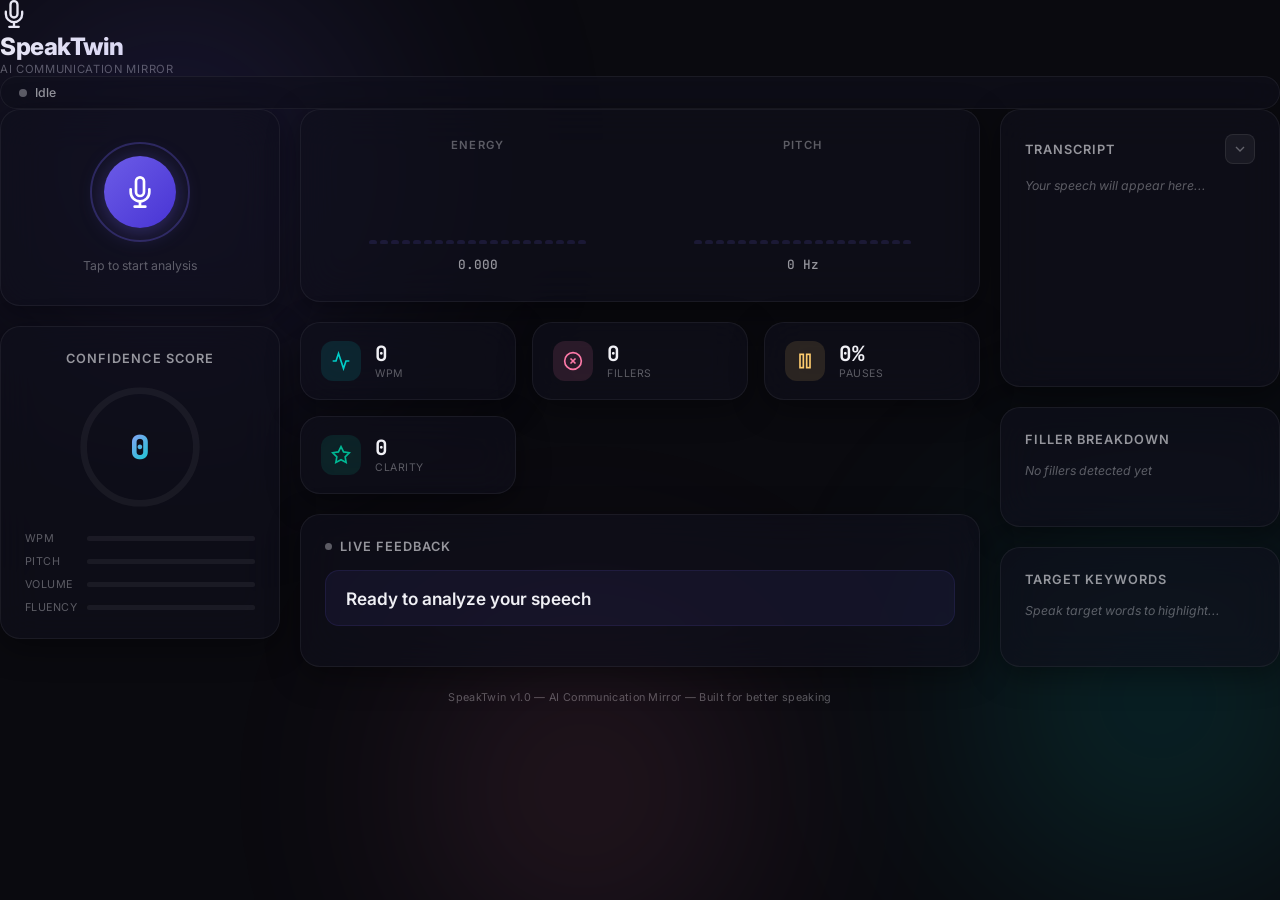
==== frontend/index.html @ 43b77635 "STT Feature Optimization: Keywords, Clarity, and Live Highlighting" ====
<!DOCTYPE html>
<html lang="en">
<head>
    <meta charset="UTF-8">
    <meta name="viewport" content="width=device-width, initial-scale=1.0">
    <meta name="description" content="SpeakTwin – AI Communication Mirror. Get real-time feedback on your speaking skills with AI-powered voice analysis.">
    <title>SpeakTwin – AI Communication Mirror</title>
    <link rel="preconnect" href="https://fonts.googleapis.com">
    <link rel="preconnect" href="https://fonts.gstatic.com" crossorigin>
    <link href="https://fonts.googleapis.com/css2?family=Inter:wght@300;400;500;600;700;800&family=JetBrains+Mono:wght@400;500&display=swap" rel="stylesheet">
    <link rel="stylesheet" href="style.css?v=3">
</head>
<body>

    <!-- Animated background -->
    <div class="bg-aurora">
        <div class="aurora-orb aurora-orb-1"></div>
        <div class="aurora-orb aurora-orb-2"></div>
        <div class="aurora-orb aurora-orb-3"></div>
    </div>

    <div class="app-container">

        <!-- Header -->
        <header class="app-header">
            <div class="logo-group">
                <div class="logo-icon" id="logo-pulse">
                    <svg width="28" height="28" viewBox="0 0 24 24" fill="none" stroke="currentColor" stroke-width="2" stroke-linecap="round" stroke-linejoin="round">
                        <path d="M12 1a3 3 0 0 0-3 3v8a3 3 0 0 0 6 0V4a3 3 0 0 0-3-3z"/>
                        <path d="M19 10v2a7 7 0 0 1-14 0v-2"/>
                        <line x1="12" y1="19" x2="12" y2="23"/>
                        <line x1="8" y1="23" x2="16" y2="23"/>
                    </svg>
                </div>
                <div>
                    <h1 class="logo-text">SpeakTwin</h1>
                    <p class="logo-tagline">AI Communication Mirror</p>
                </div>
            </div>
            <div class="status-badge" id="status-badge">
                <span class="status-dot" id="status-dot"></span>
                <span class="status-text" id="status-text">Idle</span>
            </div>
        </header>

        <!-- Main Grid -->
        <main class="main-grid">

            <!-- Left Column: Controls + Confidence -->
            <section class="col-left">

                <!-- Control Card -->
                <div class="glass-card control-card">
                    <button id="mic-btn" class="mic-button" aria-label="Toggle Microphone">
                        <div class="mic-button-ring"></div>
                        <div class="mic-button-inner">
                            <svg class="mic-icon" id="mic-icon-svg" width="32" height="32" viewBox="0 0 24 24" fill="none" stroke="currentColor" stroke-width="2" stroke-linecap="round" stroke-linejoin="round">
                                <path d="M12 1a3 3 0 0 0-3 3v8a3 3 0 0 0 6 0V4a3 3 0 0 0-3-3z"/>
                                <path d="M19 10v2a7 7 0 0 1-14 0v-2"/>
                                <line x1="12" y1="19" x2="12" y2="23"/>
                                <line x1="8" y1="23" x2="16" y2="23"/>
                            </svg>
                        </div>
                    </button>
                    <p class="control-label" id="control-label">Tap to start analysis</p>
                </div>

                <!-- Confidence Score -->
                <div class="glass-card confidence-card">
                    <h2 class="card-title">Confidence Score</h2>
                    <div class="score-ring-wrapper">
                        <svg class="score-ring" viewBox="0 0 120 120">
                            <circle class="score-ring-bg" cx="60" cy="60" r="52"/>
                            <circle class="score-ring-fill" id="score-ring-fill" cx="60" cy="60" r="52"/>
                        </svg>
                        <div class="score-value" id="score-value">0</div>
                    </div>
                    <div class="score-breakdown" id="score-breakdown">
                        <div class="breakdown-item">
                            <span class="breakdown-label">WPM</span>
                            <div class="breakdown-bar"><div class="breakdown-fill" id="bd-wpm"></div></div>
                        </div>
                        <div class="breakdown-item">
                            <span class="breakdown-label">Pitch</span>
                            <div class="breakdown-bar"><div class="breakdown-fill" id="bd-pitch"></div></div>
                        </div>
                        <div class="breakdown-item">
                            <span class="breakdown-label">Volume</span>
                            <div class="breakdown-bar"><div class="breakdown-fill" id="bd-energy"></div></div>
                        </div>
                        <div class="breakdown-item">
                            <span class="breakdown-label">Fluency</span>
                            <div class="breakdown-bar"><div class="breakdown-fill" id="bd-filler"></div></div>
                        </div>
                    </div>
                </div>
            </section>

            <!-- Center Column: Visualizers & Feedback -->
            <section class="col-center">

                <!-- Meters -->
                <div class="glass-card meters-card">
                    <div class="meters-grid">
                        
                        <!-- Energy Meter -->
                        <div class="meter-block">
                            <h3 class="meter-title">Energy</h3>
                            <div class="meter-visual">
                                <div class="meter-bars" id="energy-bars">
                                    <span></span><span></span><span></span><span></span><span></span>
                                    <span></span><span></span><span></span><span></span><span></span>
                                    <span></span><span></span><span></span><span></span><span></span>
                                    <span></span><span></span><span></span><span></span><span></span>
                                </div>
                            </div>
                            <p class="meter-value" id="energy-value">0.000</p>
                        </div>

                        <!-- Pitch Meter -->
                        <div class="meter-block">
                            <h3 class="meter-title">Pitch</h3>
                            <div class="meter-visual">
                                <div class="meter-bars pitch-bars" id="pitch-bars">
                                    <span></span><span></span><span></span><span></span><span></span>
                                    <span></span><span></span><span></span><span></span><span></span>
                                    <span></span><span></span><span></span><span></span><span></span>
                                    <span></span><span></span><span></span><span></span><span></span>
                                </div>
                            </div>
                            <p class="meter-value" id="pitch-value">0 Hz</p>
                        </div>
                    </div>
                </div>

                <!-- Stats Row -->
                <div class="stats-row">
                    <div class="glass-card stat-card">
                        <div class="stat-icon wpm-icon">
                            <svg width="20" height="20" viewBox="0 0 24 24" fill="none" stroke="currentColor" stroke-width="2"><polyline points="22 12 18 12 15 21 9 3 6 12 2 12"/></svg>
                        </div>
                        <div>
                            <p class="stat-value" id="wpm-value">0</p>
                            <p class="stat-label">WPM</p>
                        </div>
                    </div>
                    <div class="glass-card stat-card">
                        <div class="stat-icon filler-icon">
                            <svg width="20" height="20" viewBox="0 0 24 24" fill="none" stroke="currentColor" stroke-width="2"><circle cx="12" cy="12" r="10"/><line x1="15" y1="9" x2="9" y2="15"/><line x1="9" y1="9" x2="15" y2="15"/></svg>
                        </div>
                        <div>
                            <p class="stat-value" id="filler-value">0</p>
                            <p class="stat-label">Fillers</p>
                        </div>
                    </div>
                    <div class="glass-card stat-card">
                        <div class="stat-icon pause-icon">
                            <svg width="20" height="20" viewBox="0 0 24 24" fill="none" stroke="currentColor" stroke-width="2"><rect x="6" y="4" width="4" height="16"/><rect x="14" y="4" width="4" height="16"/></svg>
                        </div>
                        <div>
                            <p class="stat-value" id="pause-value">0%</p>
                            <p class="stat-label">Pauses</p>
                        </div>
                    </div>
                    <div class="glass-card stat-card">
                        <div class="stat-icon clarity-icon">
                            <svg width="20" height="20" viewBox="0 0 24 24" fill="none" stroke="currentColor" stroke-width="2"><path d="M12 2l3.09 6.26L22 9.27l-5 4.87 1.18 6.88L12 17.77l-6.18 3.25L7 14.14 2 9.27l6.91-1.01L12 2z"/></svg>
                        </div>
                        <div>
                            <p class="stat-value" id="clarity-value">0</p>
                            <p class="stat-label">Clarity</p>
                        </div>
                    </div>
                </div>

                <!-- Live Feedback -->
                <div class="glass-card feedback-card">
                    <h2 class="card-title">
                        <span class="live-dot" id="live-dot"></span>
                        Live Feedback
                    </h2>
                    <div class="feedback-primary" id="feedback-primary">
                        Ready to analyze your speech
                    </div>
                    <div class="feedback-list" id="feedback-list">
                        <!-- Feedback items injected by JS -->
                    </div>
                </div>

            </section>

            <!-- Right Column: Transcript -->
            <section class="col-right">
                <div class="glass-card transcript-card">
                    <div class="transcript-header">
                        <h2 class="card-title">Transcript</h2>
                        <button class="toggle-btn" id="transcript-toggle" aria-label="Toggle Transcript">
                            <svg width="16" height="16" viewBox="0 0 24 24" fill="none" stroke="currentColor" stroke-width="2"><polyline points="6 9 12 15 18 9"/></svg>
                        </button>
                    </div>
                    <div class="transcript-body" id="transcript-body">
                        <p class="transcript-placeholder" id="transcript-placeholder">
                            Your speech will appear here...
                        </p>
                        <div class="transcript-text" id="transcript-text"></div>
                    </div>
                </div>

                <!-- Filler Details -->
                <div class="glass-card filler-card">
                    <h2 class="card-title">Filler Breakdown</h2>
                    <div class="filler-details" id="filler-details">
                        <p class="transcript-placeholder">No fillers detected yet</p>
                    </div>
                </div>

                <!-- Keywords Hit -->
                <div class="glass-card keyword-card">
                    <h2 class="card-title">Target Keywords</h2>
                    <div class="keyword-pool" id="keyword-pool">
                        <p class="transcript-placeholder" id="keyword-placeholder">Speak target words to highlight...</p>
                        <!-- Injected span pills -->
                    </div>
                </div>
            </section>

        </main>

        <!-- Footer -->
        <footer class="app-footer">
            <p>SpeakTwin v1.0 &mdash; AI Communication Mirror &mdash; Built for better speaking</p>
        </footer>

    </div>

    <script src="app.js?v=3"></script>
</body>
</html>
---- frontend/style.css ----
/* ============================================================
   SpeakTwin – AI Communication Mirror
   Premium Dark Theme with Glassmorphism
   ============================================================ */

/* --------------- Reset & Variables --------------- */
*,
*::before,
*::after {
    margin: 0;
    padding: 0;
    box-sizing: border-box;
}

:root {
    /* Color Palette – Deep Space */
    --bg-primary: #0a0a0f;
    --bg-secondary: #0d0d14;
    --bg-card: rgba(16, 16, 28, 0.65);
    --bg-card-hover: rgba(22, 22, 40, 0.75);

    /* Glass */
    --glass-border: rgba(255, 255, 255, 0.06);
    --glass-shadow: 0 8px 32px rgba(0, 0, 0, 0.4);
    --glass-blur: 20px;

    /* Accent Colors */
    --accent-primary: #6c5ce7;
    --accent-secondary: #a29bfe;
    --accent-cyan: #00cec9;
    --accent-pink: #fd79a8;
    --accent-orange: #e17055;
    --accent-green: #00b894;
    --accent-yellow: #fdcb6e;

    /* Text */
    --text-primary: #f0f0f5;
    --text-secondary: rgba(240, 240, 245, 0.6);
    --text-muted: rgba(240, 240, 245, 0.35);

    /* Feedback Colours */
    --color-success: #00b894;
    --color-warning: #fdcb6e;
    --color-danger: #e17055;
    --color-info: #74b9ff;

    /* Sizing */
    --radius-sm: 8px;
    --radius-md: 14px;
    --radius-lg: 20px;
    --radius-xl: 28px;

    /* Font */
    --font-sans: 'Inter', -apple-system, BlinkMacSystemFont, sans-serif;
    --font-mono: 'JetBrains Mono', 'Fira Code', monospace;
}

html {
    font-size: 15px;
    scroll-behavior: smooth;
}

body {
    font-family: var(--font-sans);
    background: var(--bg-primary);
    color: var(--text-primary);
    min-height: 100vh;
    overflow-x: hidden;
    -webkit-font-smoothing: antialiased;
}

/* --------------- Aurora Background --------------- */
.bg-aurora {
    position: fixed;
    inset: 0;
    z-index: 0;
    overflow: hidden;
    pointer-events: none;
}

.aurora-orb {
    position: absolute;
    border-radius: 50%;
    filter: blur(120px);
    opacity: 0.25;
    animation: aurora-float 20s ease-in-out infinite;
}

.aurora-orb-1 {
    width: 600px;
    height: 600px;
    background: radial-gradient(circle, var(--accent-primary), transparent 70%);
    top: -15%;
    left: -10%;
    animation-delay: 0s;
}

.aurora-orb-2 {
    width: 500px;
    height: 500px;
    background: radial-gradient(circle, var(--accent-cyan), transparent 70%);
    top: 50%;
    right: -10%;
    animation-delay: -7s;
    animation-duration: 25s;
}

.aurora-orb-3 {
    width: 400px;
    height: 400px;
    background: radial-gradient(circle, var(--accent-pink), transparent 70%);
    bottom: -10%;
    left: 30%;
    animation-delay: -13s;
    animation-duration: 22s;
}

@keyframes aurora-float {
    0%, 100% { transform: translate(0, 0) scale(1); }
    25%      { transform: translate(40px, -30px) scale(1.05); }
    50%      { transform: translate(-20px, 20px) scale(0.95); }
    75%      { transform: translate(30px, 10px) scale(1.03); }
}

/* --------------- App Container --------------- */

.logo-icon.recording {
    animation: logo-pulse 1.5s ease-in-out infinite;
}

@keyframes logo-pulse {
    0%, 100% { box-shadow: 0 4px 20px rgba(108, 92, 231, 0.35); }
    50%      { box-shadow: 0 4px 35px rgba(108, 92, 231, 0.6), 0 0 60px rgba(0, 206, 201, 0.2); }
}

.logo-text {
    font-size: 1.6rem;
    font-weight: 800;
    letter-spacing: -0.02em;
    background: linear-gradient(135deg, var(--text-primary), var(--accent-secondary));
    -webkit-background-clip: text;
    -webkit-text-fill-color: transparent;
    background-clip: text;
}

.logo-tagline {
    font-size: 0.75rem;
    color: var(--text-muted);
    font-weight: 400;
    letter-spacing: 0.06em;
    text-transform: uppercase;
    margin-top: 1px;
}

/* Status Badge */
.status-badge {
    display: flex;
    align-items: center;
    gap: 8px;
    padding: 8px 18px;
    border-radius: 100px;
    background: var(--bg-card);
    border: 1px solid var(--glass-border);
    backdrop-filter: blur(var(--glass-blur));
    font-size: 0.82rem;
    font-weight: 500;
    color: var(--text-secondary);
    transition: all 0.4s ease;
}

.status-badge.recording {
    border-color: rgba(0, 206, 201, 0.3);
    box-shadow: 0 0 20px rgba(0, 206, 201, 0.1);
}

.status-dot {
    width: 8px;
    height: 8px;
    border-radius: 50%;
    background: var(--text-muted);
    transition: background 0.3s ease;
}

.status-dot.recording {
    background: var(--accent-green);
    animation: dot-blink 1.2s ease-in-out infinite;
}

@keyframes dot-blink {
    0%, 100% { opacity: 1; }
    50%      { opacity: 0.3; }
}

/* --------------- Glass Card Base --------------- */
.glass-card {
    background: var(--bg-card);
    border: 1px solid var(--glass-border);
    border-radius: var(--radius-lg);
    backdrop-filter: blur(var(--glass-blur));
    -webkit-backdrop-filter: blur(var(--glass-blur));
    box-shadow: var(--glass-shadow);
    padding: 24px;
    transition: all 0.3s ease;
}

.glass-card:hover {
    background: var(--bg-card-hover);
    border-color: rgba(255, 255, 255, 0.1);
}

.card-title {
    font-size: 0.85rem;
    font-weight: 600;
    color: var(--text-secondary);
    text-transform: uppercase;
    letter-spacing: 0.08em;
    margin-bottom: 16px;
    display: flex;
    align-items: center;
    gap: 8px;
}

/* --------------- Main Grid --------------- */
.main-grid {
    display: grid;
    grid-template-columns: 280px 1fr 280px;
    gap: 20px;
    flex: 1;
}

/* --------------- Left Column --------------- */
.col-left {
    display: flex;
    flex-direction: column;
    gap: 20px;
}

/* Mic Button */
.control-card {
    display: flex;
    flex-direction: column;
    align-items: center;
    padding: 32px 24px;
}

.mic-button {
    position: relative;
    width: 100px;
    height: 100px;
    border-radius: 50%;
    border: none;
    cursor: pointer;
    background: transparent;
    display: flex;
    align-items: center;
    justify-content: center;
    margin-bottom: 16px;
    outline: none;
}

.mic-button-ring {
    position: absolute;
    inset: 0;
    border-radius: 50%;
    border: 2px solid rgba(108, 92, 231, 0.3);
    transition: all 0.4s ease;
}

.mic-button:hover .mic-button-ring {
    border-color: rgba(108, 92, 231, 0.6);
    transform: scale(1.05);
}

.mic-button.recording .mic-button-ring {
    border-color: rgba(225, 112, 85, 0.5);
    animation: ring-pulse 2s ease-in-out infinite;
}

@keyframes ring-pulse {
    0%, 100% { transform: scale(1); opacity: 1; }
    50%      { transform: scale(1.15); opacity: 0.5; }
}

.mic-button-inner {
    width: 72px;
    height: 72px;
    border-radius: 50%;
    background: linear-gradient(135deg, var(--accent-primary), #4834d4);
    display: flex;
    align-items: center;
    justify-content: center;
    color: #fff;
    transition: all 0.3s ease;
    box-shadow: 0 4px 24px rgba(108, 92, 231, 0.4);
}

.mic-button:hover .mic-button-inner {
    transform: scale(1.05);
    box-shadow: 0 6px 30px rgba(108, 92, 231, 0.5);
}

.mic-button.recording .mic-button-inner {
    background: linear-gradient(135deg, var(--accent-orange), #d63031);
    box-shadow: 0 4px 24px rgba(225, 112, 85, 0.5);
}

.control-label {
    font-size: 0.82rem;
    color: var(--text-muted);
    text-align: center;
}

/* Confidence Score Ring */
.confidence-card {
    display: flex;
    flex-direction: column;
    align-items: center;
}

.score-ring-wrapper {
    position: relative;
    width: 130px;
    height: 130px;
    margin-bottom: 20px;
}

.score-ring {
    width: 100%;
    height: 100%;
    transform: rotate(-90deg);
}

.score-ring-bg {
    fill: none;
    stroke: rgba(255, 255, 255, 0.05);
    stroke-width: 6;
}

.score-ring-fill {
    fill: none;
    stroke: var(--accent-primary);
    stroke-width: 6;
    stroke-linecap: round;
    stroke-dasharray: 326.73;
    stroke-dashoffset: 326.73;
    transition: stroke-dashoffset 1s ease, stroke 0.5s ease;
}

.score-value {
    position: absolute;
    top: 50%;
    left: 50%;
    transform: translate(-50%, -50%);
    font-size: 2.2rem;
    font-weight: 800;
    font-family: var(--font-mono);
    background: linear-gradient(135deg, var(--accent-secondary), var(--accent-cyan));
    -webkit-background-clip: text;
    -webkit-text-fill-color: transparent;
    background-clip: text;
}

/* Breakdown Bars */
.score-breakdown {
    width: 100%;
    display: flex;
    flex-direction: column;
    gap: 10px;
}

.breakdown-item {
    display: flex;
    align-items: center;
    gap: 10px;
}

.breakdown-label {
    width: 52px;
    font-size: 0.72rem;
    color: var(--text-muted);
    text-transform: uppercase;
    letter-spacing: 0.04em;
    flex-shrink: 0;
}

.breakdown-bar {
    flex: 1;
    height: 5px;
    background: rgba(255, 255, 255, 0.06);
    border-radius: 10px;
    overflow: hidden;
}

.breakdown-fill {
    height: 100%;
    width: 0%;
    border-radius: 10px;
    transition: width 0.8s ease, background 0.5s ease;
    background: var(--accent-primary);
}

/* --------------- Center Column --------------- */
.col-center {
    display: flex;
    flex-direction: column;
    gap: 20px;
}

/* Meters */
.meters-card {
    padding: 28px;
}

.meters-grid {
    display: grid;
    grid-template-columns: 1fr 1fr;
    gap: 28px;
}

.meter-block {
    display: flex;
    flex-direction: column;
    align-items: center;
    gap: 12px;
}

.meter-title {
    font-size: 0.75rem;
    color: var(--text-muted);
    text-transform: uppercase;
    letter-spacing: 0.1em;
    font-weight: 600;
}

.meter-visual {
    width: 100%;
    height: 80px;
    display: flex;
    align-items: flex-end;
    justify-content: center;
}

.meter-bars {
    display: flex;
    align-items: flex-end;
    gap: 3px;
    height: 100%;
}

.meter-bars span {
    width: 8px;
    min-height: 4px;
    height: 4px;
    border-radius: 4px 4px 2px 2px;
    background: rgba(108, 92, 231, 0.15);
    transition: height 0.15s ease, background 0.3s ease;
}

.meter-bars span.active {
    background: var(--accent-primary);
    box-shadow: 0 0 8px rgba(108, 92, 231, 0.4);
}

.meter-bars span.high {
    background: var(--accent-orange);
    box-shadow: 0 0 8px rgba(225, 112, 85, 0.4);
}

.pitch-bars span.active {
    background: var(--accent-cyan);
    box-shadow: 0 0 8px rgba(0, 206, 201, 0.4);
}

.pitch-bars span.high {
    background: var(--accent-pink);
    box-shadow: 0 0 8px rgba(253, 121, 168, 0.4);
}

.meter-value {
    font-family: var(--font-mono);
    font-size: 0.85rem;
    color: var(--text-secondary);
    font-weight: 500;
}

/* Stats Row */
.stats-row {
    display: grid;
    grid-template-columns: 1fr 1fr 1fr;
    gap: 16px;
}

.stat-card {
    display: flex;
    align-items: center;
    gap: 14px;
    padding: 18px 20px;
}

.stat-icon {
    width: 40px;
    height: 40px;
    border-radius: 12px;
    display: flex;
    align-items: center;
    justify-content: center;
    flex-shrink: 0;
}

.wpm-icon {
    background: rgba(0, 206, 201, 0.12);
    color: var(--accent-cyan);
}

.filler-icon {
    background: rgba(253, 121, 168, 0.12);
    color: var(--accent-pink);
}

.pause-icon {
    background: rgba(253, 203, 110, 0.12);
    color: var(--accent-yellow);
}

.clarity-icon {
    background: rgba(0, 184, 148, 0.12);
    color: var(--accent-green);
}

.stat-value {
    font-size: 1.4rem;
    font-weight: 700;
    font-family: var(--font-mono);
    line-height: 1;
}

.stat-label {
    font-size: 0.7rem;
    color: var(--text-muted);
    text-transform: uppercase;
    letter-spacing: 0.05em;
    margin-top: 3px;
}

/* Feedback Card */
.feedback-card {
    flex: 1;
    display: flex;
    flex-direction: column;
}

.live-dot {
    width: 7px;
    height: 7px;
    border-radius: 50%;
    background: var(--text-muted);
    display: inline-block;
}

.live-dot.active {
    background: var(--accent-green);
    animation: dot-blink 1.2s ease-in-out infinite;
}

.feedback-primary {
    font-size: 1.15rem;
    font-weight: 600;
    color: var(--text-primary);
    padding: 16px 20px;
    background: rgba(108, 92, 231, 0.08);
    border: 1px solid rgba(108, 92, 231, 0.12);
    border-radius: var(--radius-md);
    margin-bottom: 16px;
    transition: all 0.4s ease;
    min-height: 56px;
    display: flex;
    align-items: center;
}

.feedback-primary.warning {
    background: rgba(253, 203, 110, 0.08);
    border-color: rgba(253, 203, 110, 0.15);
    color: var(--accent-yellow);
}

.feedback-primary.success {
    background: rgba(0, 184, 148, 0.08);
    border-color: rgba(0, 184, 148, 0.15);
    color: var(--accent-green);
}

.feedback-primary.danger {
    background: rgba(225, 112, 85, 0.08);
    border-color: rgba(225, 112, 85, 0.15);
    color: var(--accent-orange);
}

.feedback-list {
    display: flex;
    flex-direction: column;
    gap: 8px;
    overflow-y: auto;
    max-height: 260px;
    padding-right: 4px;
}

.feedback-item {
    display: flex;
    align-items: flex-start;
    gap: 10px;
    padding: 10px 14px;
    border-radius: var(--radius-sm);
    font-size: 0.82rem;
    line-height: 1.5;
    animation: fade-slide-in 0.3s ease;
}

.feedback-item.success {
    background: rgba(0, 184, 148, 0.06);
    color: var(--accent-green);
}

.feedback-item.warning {
    background: rgba(253, 203, 110, 0.06);
    color: var(--accent-yellow);
}

.feedback-item.info {
    background: rgba(116, 185, 255, 0.06);
    color: var(--color-info);
}

.feedback-badge {
    font-size: 0.65rem;
    text-transform: uppercase;
    letter-spacing: 0.06em;
    font-weight: 600;
    padding: 2px 8px;
    border-radius: 6px;
    white-space: nowrap;
    flex-shrink: 0;
    margin-top: 1px;
}

.feedback-item.success .feedback-badge { background: rgba(0, 184, 148, 0.15); }
.feedback-item.warning .feedback-badge { background: rgba(253, 203, 110, 0.15); }
.feedback-item.info .feedback-badge    { background: rgba(116, 185, 255, 0.15); }

@keyframes fade-slide-in {
    from { opacity: 0; transform: translateY(6px); }
    to   { opacity: 1; transform: translateY(0); }
}

/* --------------- Right Column --------------- */
.col-right {
    display: flex;
    flex-direction: column;
    gap: 20px;
}

/* Transcript */
.transcript-card {
    flex: 1;
    display: flex;
    flex-direction: column;
}

.transcript-header {
    display: flex;
    align-items: center;
    justify-content: space-between;
}

.transcript-header .card-title {
    margin-bottom: 0;
}

.toggle-btn {
    background: rgba(255, 255, 255, 0.05);
    border: 1px solid rgba(255, 255, 255, 0.08);
    border-radius: 8px;
    width: 30px;
    height: 30px;
    display: flex;
    align-items: center;
    justify-content: center;
    color: var(--text-muted);
    cursor: pointer;
    transition: all 0.2s ease;
}

.toggle-btn:hover {
    background: rgba(255, 255, 255, 0.1);
    color: var(--text-primary);
}

.toggle-btn.collapsed svg {
    transform: rotate(-90deg);
}

.transcript-body {
    margin-top: 14px;
    flex: 1;
    overflow-y: auto;
    max-height: 300px;
    transition: max-height 0.3s ease;
}

.transcript-body.collapsed {
    max-height: 0;
    overflow: hidden;
    margin-top: 0;
}

.transcript-placeholder {
    color: var(--text-muted);
    font-size: 0.82rem;
    font-style: italic;
}

.transcript-text {
    font-size: 0.88rem;
    line-height: 1.7;
    color: var(--text-secondary);
}

.transcript-text .new-segment {
    animation: fade-slide-in 0.3s ease;
    padding: 4px 0;
}

.transcript-text .filler-highlight {
    color: var(--accent-pink);
    font-weight: 600;
    background: rgba(253, 121, 168, 0.08);
    padding: 1px 4px;
    border-radius: 4px;
}

.transcript-text .keyword-highlight {
    color: var(--accent-green);
    font-weight: 600;
    background: rgba(0, 184, 148, 0.08);
    padding: 1px 4px;
    border-radius: 4px;
}

/* Filler Card */
.filler-card {
    min-height: 120px;
}

.filler-details {
    display: flex;
    flex-wrap: wrap;
    gap: 8px;
}

.filler-tag {
    display: inline-flex;
    align-items: center;
    gap: 6px;
    padding: 6px 12px;
    border-radius: 100px;
    background: rgba(253, 121, 168, 0.08);
    border: 1px solid rgba(253, 121, 168, 0.12);
    font-size: 0.78rem;
    color: var(--accent-pink);
    animation: fade-slide-in 0.3s ease;
}

.filler-tag-count {
    font-weight: 700;
    font-family: var(--font-mono);
    font-size: 0.85rem;
}

/* Keyword Card */
.keyword-card {
    min-height: 120px;
}

.keyword-pool {
    display: flex;
    flex-wrap: wrap;
    gap: 8px;
}

.keyword-pill {
    display: inline-flex;
    align-items: center;
    gap: 6px;
    padding: 6px 12px;
    border-radius: 100px;
    background: rgba(0, 184, 148, 0.08);
    border: 1px solid rgba(0, 184, 148, 0.15);
    font-size: 0.78rem;
    color: var(--accent-green);
    animation: fade-slide-in 0.3s ease;
}

.keyword-pill-count {
    font-weight: 700;
    font-family: var(--font-mono);
    font-size: 0.85rem;
}

/* --------------- Footer --------------- */
.app-footer {
    text-align: center;
    padding: 24px 0 8px;
    color: var(--text-muted);
    font-size: 0.72rem;
    letter-spacing: 0.03em;
}

/* --------------- Scrollbar --------------- */
::-webkit-scrollbar {
    width: 5px;
}

::-webkit-scrollbar-track {
    background: transparent;
}

::-webkit-scrollbar-thumb {
    background: rgba(255, 255, 255, 0.1);
    border-radius: 10px;
}

::-webkit-scrollbar-thumb:hover {
    background: rgba(255, 255, 255, 0.2);
}

/* --------------- Responsive --------------- */
@media (max-width: 1200px) {
    .main-grid {
        grid-template-columns: 260px 1fr 240px;
        gap: 16px;
    }
}

@media (max-width: 960px) {
    .main-grid {
        grid-template-columns: 1fr 1fr;
        grid-template-rows: auto;
    }
    .col-left {
        grid-column: 1 / -1;
        flex-direction: row;
    }
    .col-left .control-card {
        flex: 0 0 auto;
    }
    .col-left .confidence-card {
        flex: 1;
    }
    .col-right {
        grid-column: 1 / -1;
    }
}

@media (max-width: 640px) {
    html {
        font-size: 14px;
    }
    .main-grid {
        grid-template-columns: 1fr;
    }
    .col-left {
        flex-direction: column;
    }
    .stats-row {
        grid-template-columns: 1fr;
    }
    .meters-grid {
        grid-template-columns: 1fr;
    }
    .app-container {
        padding: 12px 14px 30px;
    }
    .mic-button {
        width: 88px;
        height: 88px;
    }
    .mic-button-inner {
        width: 62px;
        height: 62px;
    }
}

/* --------------- Utility Animations --------------- */
@keyframes shimmer {
    0%   { background-position: -200% 0; }
    100% { background-position: 200% 0; }
}

.loading-shimmer {
    background: linear-gradient(
        90deg,
        rgba(255,255,255,0.02) 25%,
        rgba(255,255,255,0.06) 50%,
        rgba(255,255,255,0.02) 75%
    );
    background-size: 200% 100%;
    animation: shimmer 2s infinite;
}
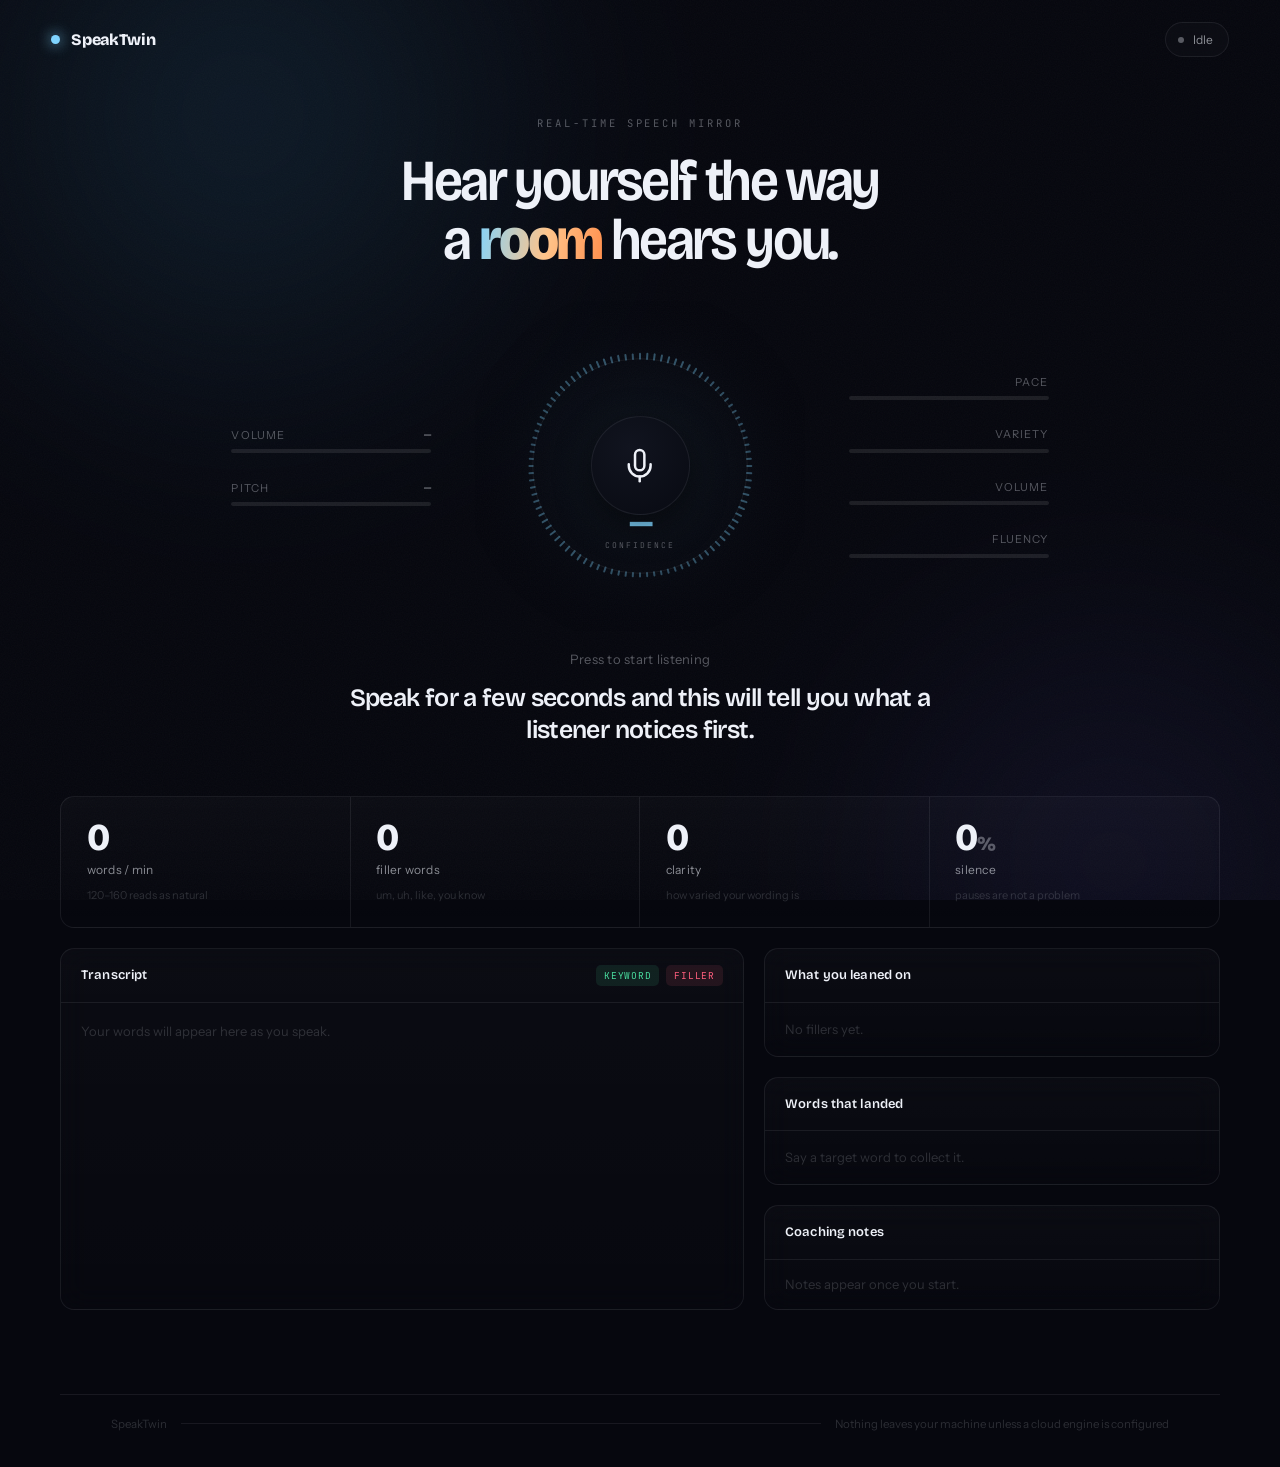
==== commit 8d5f3b6c: "speech version complete" ====
--- a/frontend/index.html
+++ b/frontend/index.html
@@ -1,238 +1,171 @@
 <!DOCTYPE html>
 <html lang="en">
 <head>
-    <meta charset="UTF-8">
-    <meta name="viewport" content="width=device-width, initial-scale=1.0">
-    <meta name="description" content="SpeakTwin – AI Communication Mirror. Get real-time feedback on your speaking skills with AI-powered voice analysis.">
-    <title>SpeakTwin – AI Communication Mirror</title>
-    <link rel="preconnect" href="https://fonts.googleapis.com">
-    <link rel="preconnect" href="https://fonts.gstatic.com" crossorigin>
-    <link href="https://fonts.googleapis.com/css2?family=Inter:wght@300;400;500;600;700;800&family=JetBrains+Mono:wght@400;500&display=swap" rel="stylesheet">
-    <link rel="stylesheet" href="style.css?v=3">
+<meta charset="UTF-8">
+<meta name="viewport" content="width=device-width, initial-scale=1">
+<meta name="description" content="SpeakTwin — hear yourself the way a room hears you. Real-time speech analysis and coaching.">
+<meta name="theme-color" content="#06070e">
+<title>SpeakTwin — Hear yourself the way a room hears you</title>
+<link rel="preconnect" href="https://fonts.googleapis.com">
+<link rel="preconnect" href="https://fonts.gstatic.com" crossorigin>
+<link href="https://fonts.googleapis.com/css2?family=Bricolage+Grotesque:opsz,wdth,wght@12..96,75..100,400;12..96,75..100,600;12..96,75..100,800&family=Instrument+Sans:wght@400;500;600&family=JetBrains+Mono:wght@400;500;700&display=swap" rel="stylesheet">
+<link rel="stylesheet" href="style.css?v=5">
 </head>
 <body>
 
-    <!-- Animated background -->
-    <div class="bg-aurora">
-        <div class="aurora-orb aurora-orb-1"></div>
-        <div class="aurora-orb aurora-orb-2"></div>
-        <div class="aurora-orb aurora-orb-3"></div>
+<!-- Ambient room light — two slow drifting pools, cold until you speak -->
+<div class="room" aria-hidden="true">
+  <span class="pool pool-a"></span>
+  <span class="pool pool-b"></span>
+  <span class="grain"></span>
+</div>
+
+<header class="masthead">
+  <div class="mark">
+    <span class="mark-dot" id="mark-dot"></span>
+    <span class="mark-name">SpeakTwin</span>
+  </div>
+  <div class="state" id="state">
+    <span class="state-led" id="state-led"></span>
+    <span class="state-text" id="state-text">Idle</span>
+  </div>
+</header>
+
+<main>
+
+  <!-- ══ The instrument ══ -->
+  <section class="stage">
+    <p class="eyebrow">Real-time speech mirror</p>
+    <h1 class="thesis">
+      <span class="line">Hear yourself the way</span>
+      <span class="line">a <em>room</em> hears you.</span>
+    </h1>
+
+    <div class="console">
+
+      <!-- Left rail: what your voice is doing right now -->
+      <aside class="rail" aria-label="Live voice meters">
+        <div class="fader" id="fader-energy">
+          <span class="fader-name">Volume</span>
+          <span class="fader-read" id="read-energy">—</span>
+          <span class="fader-track"><span class="fader-fill"></span></span>
+        </div>
+        <div class="fader" id="fader-pitch">
+          <span class="fader-name">Pitch</span>
+          <span class="fader-read" id="read-pitch">—</span>
+          <span class="fader-track"><span class="fader-fill"></span></span>
+        </div>
+      </aside>
+
+      <!-- Signature: the voiceprint is the button, the meter and the score -->
+      <div class="voiceprint">
+        <canvas id="voiceprint" width="520" height="520" aria-hidden="true"></canvas>
+        <button id="mic" class="mic" aria-label="Start listening">
+          <span class="mic-glyph" id="mic-glyph">
+            <svg viewBox="0 0 24 24" fill="none" stroke="currentColor" stroke-width="1.6"
+                 stroke-linecap="round" stroke-linejoin="round">
+              <path d="M12 2a3 3 0 0 0-3 3v7a3 3 0 0 0 6 0V5a3 3 0 0 0-3-3z"/>
+              <path d="M19 11v1a7 7 0 0 1-14 0v-1"/>
+              <line x1="12" y1="19" x2="12" y2="22"/>
+            </svg>
+          </span>
+        </button>
+        <div class="score" id="score" aria-live="polite">
+          <span class="score-num" id="score-num">—</span>
+          <span class="score-cap">confidence</span>
+        </div>
+      </div>
+
+      <!-- Right rail: what the score is made of -->
+      <aside class="rail rail-end" aria-label="Confidence breakdown">
+        <div class="part" data-part="wpm"><span>Pace</span><i><b id="bd-wpm"></b></i></div>
+        <div class="part" data-part="pitch"><span>Variety</span><i><b id="bd-pitch"></b></i></div>
+        <div class="part" data-part="energy"><span>Volume</span><i><b id="bd-energy"></b></i></div>
+        <div class="part" data-part="filler"><span>Fluency</span><i><b id="bd-filler"></b></i></div>
+      </aside>
     </div>
 
-    <div class="app-container">
+    <p class="prompt" id="prompt">Press to start listening</p>
 
-        <!-- Header -->
-        <header class="app-header">
-            <div class="logo-group">
-                <div class="logo-icon" id="logo-pulse">
-                    <svg width="28" height="28" viewBox="0 0 24 24" fill="none" stroke="currentColor" stroke-width="2" stroke-linecap="round" stroke-linejoin="round">
-                        <path d="M12 1a3 3 0 0 0-3 3v8a3 3 0 0 0 6 0V4a3 3 0 0 0-3-3z"/>
-                        <path d="M19 10v2a7 7 0 0 1-14 0v-2"/>
-                        <line x1="12" y1="19" x2="12" y2="23"/>
-                        <line x1="8" y1="23" x2="16" y2="23"/>
-                    </svg>
-                </div>
-                <div>
-                    <h1 class="logo-text">SpeakTwin</h1>
-                    <p class="logo-tagline">AI Communication Mirror</p>
-                </div>
-            </div>
-            <div class="status-badge" id="status-badge">
-                <span class="status-dot" id="status-dot"></span>
-                <span class="status-text" id="status-text">Idle</span>
-            </div>
+    <!-- The one thing the coach wants you to hear -->
+    <p class="insight" id="insight">Speak for a few seconds and this will tell you what a listener notices first.</p>
+  </section>
+
+  <!-- ══ Readouts ══ -->
+  <section class="readouts" aria-label="Session metrics">
+    <article class="cell" data-cell="wpm">
+      <span class="cell-val" id="val-wpm">0</span>
+      <span class="cell-cap">words / min</span>
+      <span class="cell-note" id="note-wpm">120–160 reads as natural</span>
+    </article>
+    <article class="cell" data-cell="filler">
+      <span class="cell-val" id="val-filler">0</span>
+      <span class="cell-cap">filler words</span>
+      <span class="cell-note" id="note-filler">um, uh, like, you know</span>
+    </article>
+    <article class="cell" data-cell="clarity">
+      <span class="cell-val" id="val-clarity">0</span>
+      <span class="cell-cap">clarity</span>
+      <span class="cell-note" id="note-clarity">how varied your wording is</span>
+    </article>
+    <article class="cell" data-cell="pause">
+      <span class="cell-val" id="val-pause">0<i>%</i></span>
+      <span class="cell-cap">silence</span>
+      <span class="cell-note" id="note-pause">pauses are not a problem</span>
+    </article>
+  </section>
+
+  <!-- ══ Words ══ -->
+  <section class="lower">
+
+    <article class="panel panel-wide">
+      <header class="panel-head">
+        <h2>Transcript</h2>
+        <span class="legend">
+          <span class="chip chip-key">keyword</span>
+          <span class="chip chip-fill">filler</span>
+        </span>
+      </header>
+      <div class="scroll" id="transcript-scroll">
+        <p class="empty" id="transcript-empty">Your words will appear here as you speak.</p>
+        <div id="transcript"></div>
+      </div>
+    </article>
+
+    <div class="stack">
+      <article class="panel">
+        <header class="panel-head"><h2>What you leaned on</h2></header>
+        <div class="tags" id="fillers"><p class="empty">No fillers yet.</p></div>
+      </article>
+
+      <article class="panel">
+        <header class="panel-head"><h2>Words that landed</h2></header>
+        <div class="tags" id="keywords"><p class="empty">Say a target word to collect it.</p></div>
+      </article>
+
+      <article class="panel panel-ai" id="ai" hidden>
+        <header class="panel-head">
+          <h2>Neural read</h2>
+          <span class="badge">models on</span>
         </header>
+        <div class="ai-rows" id="ai-rows"></div>
+      </article>
 
-        <!-- Main Grid -->
-        <main class="main-grid">
+      <article class="panel" id="notes-panel">
+        <header class="panel-head"><h2>Coaching notes</h2></header>
+        <div class="notes" id="notes"><p class="empty">Notes appear once you start.</p></div>
+      </article>
+    </div>
+  </section>
+</main>
 
-            <!-- Left Column: Controls + Confidence -->
-            <section class="col-left">
+<footer class="foot">
+  <span>SpeakTwin</span>
+  <span class="foot-sep"></span>
+  <span id="foot-engine">Nothing leaves your machine unless a cloud engine is configured</span>
+</footer>
 
-                <!-- Control Card -->
-                <div class="glass-card control-card">
-                    <button id="mic-btn" class="mic-button" aria-label="Toggle Microphone">
-                        <div class="mic-button-ring"></div>
-                        <div class="mic-button-inner">
-                            <svg class="mic-icon" id="mic-icon-svg" width="32" height="32" viewBox="0 0 24 24" fill="none" stroke="currentColor" stroke-width="2" stroke-linecap="round" stroke-linejoin="round">
-                                <path d="M12 1a3 3 0 0 0-3 3v8a3 3 0 0 0 6 0V4a3 3 0 0 0-3-3z"/>
-                                <path d="M19 10v2a7 7 0 0 1-14 0v-2"/>
-                                <line x1="12" y1="19" x2="12" y2="23"/>
-                                <line x1="8" y1="23" x2="16" y2="23"/>
-                            </svg>
-                        </div>
-                    </button>
-                    <p class="control-label" id="control-label">Tap to start analysis</p>
-                </div>
-
-                <!-- Confidence Score -->
-                <div class="glass-card confidence-card">
-                    <h2 class="card-title">Confidence Score</h2>
-                    <div class="score-ring-wrapper">
-                        <svg class="score-ring" viewBox="0 0 120 120">
-                            <circle class="score-ring-bg" cx="60" cy="60" r="52"/>
-                            <circle class="score-ring-fill" id="score-ring-fill" cx="60" cy="60" r="52"/>
-                        </svg>
-                        <div class="score-value" id="score-value">0</div>
-                    </div>
-                    <div class="score-breakdown" id="score-breakdown">
-                        <div class="breakdown-item">
-                            <span class="breakdown-label">WPM</span>
-                            <div class="breakdown-bar"><div class="breakdown-fill" id="bd-wpm"></div></div>
-                        </div>
-                        <div class="breakdown-item">
-                            <span class="breakdown-label">Pitch</span>
-                            <div class="breakdown-bar"><div class="breakdown-fill" id="bd-pitch"></div></div>
-                        </div>
-                        <div class="breakdown-item">
-                            <span class="breakdown-label">Volume</span>
-                            <div class="breakdown-bar"><div class="breakdown-fill" id="bd-energy"></div></div>
-                        </div>
-                        <div class="breakdown-item">
-                            <span class="breakdown-label">Fluency</span>
-                            <div class="breakdown-bar"><div class="breakdown-fill" id="bd-filler"></div></div>
-                        </div>
-                    </div>
-                </div>
-            </section>
-
-            <!-- Center Column: Visualizers & Feedback -->
-            <section class="col-center">
-
-                <!-- Meters -->
-                <div class="glass-card meters-card">
-                    <div class="meters-grid">
-                        
-                        <!-- Energy Meter -->
-                        <div class="meter-block">
-                            <h3 class="meter-title">Energy</h3>
-                            <div class="meter-visual">
-                                <div class="meter-bars" id="energy-bars">
-                                    <span></span><span></span><span></span><span></span><span></span>
-                                    <span></span><span></span><span></span><span></span><span></span>
-                                    <span></span><span></span><span></span><span></span><span></span>
-                                    <span></span><span></span><span></span><span></span><span></span>
-                                </div>
-                            </div>
-                            <p class="meter-value" id="energy-value">0.000</p>
-                        </div>
-
-                        <!-- Pitch Meter -->
-                        <div class="meter-block">
-                            <h3 class="meter-title">Pitch</h3>
-                            <div class="meter-visual">
-                                <div class="meter-bars pitch-bars" id="pitch-bars">
-                                    <span></span><span></span><span></span><span></span><span></span>
-                                    <span></span><span></span><span></span><span></span><span></span>
-                                    <span></span><span></span><span></span><span></span><span></span>
-                                    <span></span><span></span><span></span><span></span><span></span>
-                                </div>
-                            </div>
-                            <p class="meter-value" id="pitch-value">0 Hz</p>
-                        </div>
-                    </div>
-                </div>
-
-                <!-- Stats Row -->
-                <div class="stats-row">
-                    <div class="glass-card stat-card">
-                        <div class="stat-icon wpm-icon">
-                            <svg width="20" height="20" viewBox="0 0 24 24" fill="none" stroke="currentColor" stroke-width="2"><polyline points="22 12 18 12 15 21 9 3 6 12 2 12"/></svg>
-                        </div>
-                        <div>
-                            <p class="stat-value" id="wpm-value">0</p>
-                            <p class="stat-label">WPM</p>
-                        </div>
-                    </div>
-                    <div class="glass-card stat-card">
-                        <div class="stat-icon filler-icon">
-                            <svg width="20" height="20" viewBox="0 0 24 24" fill="none" stroke="currentColor" stroke-width="2"><circle cx="12" cy="12" r="10"/><line x1="15" y1="9" x2="9" y2="15"/><line x1="9" y1="9" x2="15" y2="15"/></svg>
-                        </div>
-                        <div>
-                            <p class="stat-value" id="filler-value">0</p>
-                            <p class="stat-label">Fillers</p>
-                        </div>
-                    </div>
-                    <div class="glass-card stat-card">
-                        <div class="stat-icon pause-icon">
-                            <svg width="20" height="20" viewBox="0 0 24 24" fill="none" stroke="currentColor" stroke-width="2"><rect x="6" y="4" width="4" height="16"/><rect x="14" y="4" width="4" height="16"/></svg>
-                        </div>
-                        <div>
-                            <p class="stat-value" id="pause-value">0%</p>
-                            <p class="stat-label">Pauses</p>
-                        </div>
-                    </div>
-                    <div class="glass-card stat-card">
-                        <div class="stat-icon clarity-icon">
-                            <svg width="20" height="20" viewBox="0 0 24 24" fill="none" stroke="currentColor" stroke-width="2"><path d="M12 2l3.09 6.26L22 9.27l-5 4.87 1.18 6.88L12 17.77l-6.18 3.25L7 14.14 2 9.27l6.91-1.01L12 2z"/></svg>
-                        </div>
-                        <div>
-                            <p class="stat-value" id="clarity-value">0</p>
-                            <p class="stat-label">Clarity</p>
-                        </div>
-                    </div>
-                </div>
-
-                <!-- Live Feedback -->
-                <div class="glass-card feedback-card">
-                    <h2 class="card-title">
-                        <span class="live-dot" id="live-dot"></span>
-                        Live Feedback
-                    </h2>
-                    <div class="feedback-primary" id="feedback-primary">
-                        Ready to analyze your speech
-                    </div>
-                    <div class="feedback-list" id="feedback-list">
-                        <!-- Feedback items injected by JS -->
-                    </div>
-                </div>
-
-            </section>
-
-            <!-- Right Column: Transcript -->
-            <section class="col-right">
-                <div class="glass-card transcript-card">
-                    <div class="transcript-header">
-                        <h2 class="card-title">Transcript</h2>
-                        <button class="toggle-btn" id="transcript-toggle" aria-label="Toggle Transcript">
-                            <svg width="16" height="16" viewBox="0 0 24 24" fill="none" stroke="currentColor" stroke-width="2"><polyline points="6 9 12 15 18 9"/></svg>
-                        </button>
-                    </div>
-                    <div class="transcript-body" id="transcript-body">
-                        <p class="transcript-placeholder" id="transcript-placeholder">
-                            Your speech will appear here...
-                        </p>
-                        <div class="transcript-text" id="transcript-text"></div>
-                    </div>
-                </div>
-
-                <!-- Filler Details -->
-                <div class="glass-card filler-card">
-                    <h2 class="card-title">Filler Breakdown</h2>
-                    <div class="filler-details" id="filler-details">
-                        <p class="transcript-placeholder">No fillers detected yet</p>
-                    </div>
-                </div>
-
-                <!-- Keywords Hit -->
-                <div class="glass-card keyword-card">
-                    <h2 class="card-title">Target Keywords</h2>
-                    <div class="keyword-pool" id="keyword-pool">
-                        <p class="transcript-placeholder" id="keyword-placeholder">Speak target words to highlight...</p>
-                        <!-- Injected span pills -->
-                    </div>
-                </div>
-            </section>
-
-        </main>
-
-        <!-- Footer -->
-        <footer class="app-footer">
-            <p>SpeakTwin v1.0 &mdash; AI Communication Mirror &mdash; Built for better speaking</p>
-        </footer>
-
-    </div>
-
-    <script src="app.js?v=3"></script>
+<script src="voiceprint.js?v=5"></script>
+<script src="app.js?v=5"></script>
 </body>
 </html>
--- a/frontend/style.css
+++ b/frontend/style.css
@@ -1,907 +1,786 @@
 /* ============================================================
-   SpeakTwin – AI Communication Mirror
-   Premium Dark Theme with Glassmorphism
+   SpeakTwin
+   A recording booth at night: a cold blue-black room that warms
+   to tungsten as you speak. Colour encodes state, it does not
+   decorate — ice at rest, ember while listening.
    ============================================================ */
 
-/* --------------- Reset & Variables --------------- */
-*,
-*::before,
-*::after {
-    margin: 0;
-    padding: 0;
-    box-sizing: border-box;
-}
-
 :root {
-    /* Color Palette – Deep Space */
-    --bg-primary: #0a0a0f;
-    --bg-secondary: #0d0d14;
-    --bg-card: rgba(16, 16, 28, 0.65);
-    --bg-card-hover: rgba(22, 22, 40, 0.75);
-
-    /* Glass */
-    --glass-border: rgba(255, 255, 255, 0.06);
-    --glass-shadow: 0 8px 32px rgba(0, 0, 0, 0.4);
-    --glass-blur: 20px;
-
-    /* Accent Colors */
-    --accent-primary: #6c5ce7;
-    --accent-secondary: #a29bfe;
-    --accent-cyan: #00cec9;
-    --accent-pink: #fd79a8;
-    --accent-orange: #e17055;
-    --accent-green: #00b894;
-    --accent-yellow: #fdcb6e;
-
-    /* Text */
-    --text-primary: #f0f0f5;
-    --text-secondary: rgba(240, 240, 245, 0.6);
-    --text-muted: rgba(240, 240, 245, 0.35);
-
-    /* Feedback Colours */
-    --color-success: #00b894;
-    --color-warning: #fdcb6e;
-    --color-danger: #e17055;
-    --color-info: #74b9ff;
-
-    /* Sizing */
-    --radius-sm: 8px;
-    --radius-md: 14px;
-    --radius-lg: 20px;
-    --radius-xl: 28px;
-
-    /* Font */
-    --font-sans: 'Inter', -apple-system, BlinkMacSystemFont, sans-serif;
-    --font-mono: 'JetBrains Mono', 'Fira Code', monospace;
-}
-
-html {
-    font-size: 15px;
-    scroll-behavior: smooth;
-}
+  /* Room */
+  --ink:        #06070e;
+  --panel:      #0b0d17;
+  --raised:     #11141f;
+  --line:       rgba(233, 238, 252, 0.075);
+  --line-warm:  rgba(255, 143, 77, 0.22);
+
+  /* Light */
+  --ice:        #7fd4ff;
+  --ice-deep:   #3a8fc4;
+  --ember:      #ff8f4d;
+  --ember-hi:   #ffc48a;
+  --mint:       #4ade9f;
+  --rose:       #ff5f7e;
+  --amber:      #ffc247;
+
+  /* Type */
+  --bone:       #eef1f8;
+  --dim:        rgba(238, 241, 248, 0.56);
+  --faint:      rgba(238, 241, 248, 0.34);
+  --ghost:      rgba(238, 241, 248, 0.16);
+
+  /* The live temperature — JS moves this from ice to ember */
+  --live:       var(--ice);
+  --live-soft:  rgba(127, 212, 255, 0.16);
+
+  --display: "Bricolage Grotesque", "Segoe UI", sans-serif;
+  --body:    "Instrument Sans", "Segoe UI", sans-serif;
+  --data:    "JetBrains Mono", ui-monospace, monospace;
+
+  --gut: clamp(20px, 4vw, 56px);
+  --r:   14px;
+}
+
+* { box-sizing: border-box; }
+
+html { scroll-behavior: smooth; }
 
 body {
-    font-family: var(--font-sans);
-    background: var(--bg-primary);
-    color: var(--text-primary);
-    min-height: 100vh;
-    overflow-x: hidden;
-    -webkit-font-smoothing: antialiased;
-}
-
-/* --------------- Aurora Background --------------- */
-.bg-aurora {
-    position: fixed;
-    inset: 0;
-    z-index: 0;
-    overflow: hidden;
-    pointer-events: none;
-}
-
-.aurora-orb {
-    position: absolute;
-    border-radius: 50%;
-    filter: blur(120px);
-    opacity: 0.25;
-    animation: aurora-float 20s ease-in-out infinite;
-}
-
-.aurora-orb-1 {
-    width: 600px;
-    height: 600px;
-    background: radial-gradient(circle, var(--accent-primary), transparent 70%);
-    top: -15%;
-    left: -10%;
-    animation-delay: 0s;
-}
-
-.aurora-orb-2 {
-    width: 500px;
-    height: 500px;
-    background: radial-gradient(circle, var(--accent-cyan), transparent 70%);
-    top: 50%;
-    right: -10%;
-    animation-delay: -7s;
-    animation-duration: 25s;
-}
-
-.aurora-orb-3 {
-    width: 400px;
-    height: 400px;
-    background: radial-gradient(circle, var(--accent-pink), transparent 70%);
-    bottom: -10%;
-    left: 30%;
-    animation-delay: -13s;
-    animation-duration: 22s;
-}
-
-@keyframes aurora-float {
-    0%, 100% { transform: translate(0, 0) scale(1); }
-    25%      { transform: translate(40px, -30px) scale(1.05); }
-    50%      { transform: translate(-20px, 20px) scale(0.95); }
-    75%      { transform: translate(30px, 10px) scale(1.03); }
-}
-
-/* --------------- App Container --------------- */
-
-.logo-icon.recording {
-    animation: logo-pulse 1.5s ease-in-out infinite;
-}
-
-@keyframes logo-pulse {
-    0%, 100% { box-shadow: 0 4px 20px rgba(108, 92, 231, 0.35); }
-    50%      { box-shadow: 0 4px 35px rgba(108, 92, 231, 0.6), 0 0 60px rgba(0, 206, 201, 0.2); }
-}
-
-.logo-text {
-    font-size: 1.6rem;
-    font-weight: 800;
-    letter-spacing: -0.02em;
-    background: linear-gradient(135deg, var(--text-primary), var(--accent-secondary));
-    -webkit-background-clip: text;
-    -webkit-text-fill-color: transparent;
-    background-clip: text;
-}
-
-.logo-tagline {
-    font-size: 0.75rem;
-    color: var(--text-muted);
-    font-weight: 400;
-    letter-spacing: 0.06em;
-    text-transform: uppercase;
-    margin-top: 1px;
-}
-
-/* Status Badge */
-.status-badge {
-    display: flex;
-    align-items: center;
-    gap: 8px;
-    padding: 8px 18px;
-    border-radius: 100px;
-    background: var(--bg-card);
-    border: 1px solid var(--glass-border);
-    backdrop-filter: blur(var(--glass-blur));
-    font-size: 0.82rem;
-    font-weight: 500;
-    color: var(--text-secondary);
-    transition: all 0.4s ease;
-}
-
-.status-badge.recording {
-    border-color: rgba(0, 206, 201, 0.3);
-    box-shadow: 0 0 20px rgba(0, 206, 201, 0.1);
-}
-
-.status-dot {
-    width: 8px;
-    height: 8px;
-    border-radius: 50%;
-    background: var(--text-muted);
-    transition: background 0.3s ease;
-}
-
-.status-dot.recording {
-    background: var(--accent-green);
-    animation: dot-blink 1.2s ease-in-out infinite;
-}
-
-@keyframes dot-blink {
-    0%, 100% { opacity: 1; }
-    50%      { opacity: 0.3; }
-}
-
-/* --------------- Glass Card Base --------------- */
-.glass-card {
-    background: var(--bg-card);
-    border: 1px solid var(--glass-border);
-    border-radius: var(--radius-lg);
-    backdrop-filter: blur(var(--glass-blur));
-    -webkit-backdrop-filter: blur(var(--glass-blur));
-    box-shadow: var(--glass-shadow);
-    padding: 24px;
-    transition: all 0.3s ease;
-}
-
-.glass-card:hover {
-    background: var(--bg-card-hover);
-    border-color: rgba(255, 255, 255, 0.1);
-}
-
-.card-title {
-    font-size: 0.85rem;
-    font-weight: 600;
-    color: var(--text-secondary);
-    text-transform: uppercase;
-    letter-spacing: 0.08em;
-    margin-bottom: 16px;
-    display: flex;
-    align-items: center;
-    gap: 8px;
-}
-
-/* --------------- Main Grid --------------- */
-.main-grid {
-    display: grid;
-    grid-template-columns: 280px 1fr 280px;
+  margin: 0;
+  min-height: 100vh;
+  background: var(--ink);
+  color: var(--bone);
+  font-family: var(--body);
+  font-size: 15px;
+  line-height: 1.6;
+  -webkit-font-smoothing: antialiased;
+  overflow-x: hidden;
+}
+
+h1, h2 { margin: 0; font-family: var(--display); font-weight: 600; }
+p { margin: 0; }
+button { font: inherit; color: inherit; }
+
+:focus-visible {
+  outline: 2px solid var(--live);
+  outline-offset: 3px;
+  border-radius: 4px;
+}
+
+/* ───────────────── Ambient room ───────────────── */
+.room {
+  position: fixed;
+  inset: 0;
+  z-index: 0;
+  pointer-events: none;
+  overflow: hidden;
+}
+
+.pool {
+  position: absolute;
+  border-radius: 50%;
+  filter: blur(90px);
+  opacity: 0.5;
+  transition: background 1.6s ease, opacity 1.6s ease;
+}
+
+.pool-a {
+  width: 62vw;
+  height: 62vw;
+  top: -22vw;
+  left: -12vw;
+  background: radial-gradient(circle, rgba(58, 143, 196, 0.34), transparent 68%);
+  animation: drift-a 34s ease-in-out infinite;
+}
+
+.pool-b {
+  width: 54vw;
+  height: 54vw;
+  bottom: -24vw;
+  right: -14vw;
+  background: radial-gradient(circle, rgba(90, 78, 200, 0.26), transparent 68%);
+  animation: drift-b 44s ease-in-out infinite;
+}
+
+body.live .pool-a {
+  background: radial-gradient(circle, rgba(255, 143, 77, 0.30), transparent 68%);
+  opacity: 0.62;
+}
+
+body.live .pool-b {
+  background: radial-gradient(circle, rgba(255, 95, 126, 0.20), transparent 68%);
+}
+
+/* Fine grain keeps the large flat areas from banding */
+.grain {
+  position: absolute;
+  inset: -50%;
+  opacity: 0.035;
+  background-image: url("data:image/svg+xml,%3Csvg xmlns='http://www.w3.org/2000/svg' width='140' height='140'%3E%3Cfilter id='n'%3E%3CfeTurbulence type='fractalNoise' baseFrequency='.85' numOctaves='3'/%3E%3C/filter%3E%3Crect width='140' height='140' filter='url(%23n)'/%3E%3C/svg%3E");
+}
+
+@keyframes drift-a {
+  0%, 100% { transform: translate(0, 0); }
+  50%      { transform: translate(5vw, 4vw); }
+}
+@keyframes drift-b {
+  0%, 100% { transform: translate(0, 0); }
+  50%      { transform: translate(-5vw, -3vw); }
+}
+
+/* ───────────────── Masthead ───────────────── */
+.masthead {
+  position: relative;
+  z-index: 2;
+  display: flex;
+  align-items: center;
+  justify-content: space-between;
+  padding: 22px var(--gut);
+}
+
+.mark { display: flex; align-items: center; gap: 11px; }
+
+.mark-dot {
+  width: 9px;
+  height: 9px;
+  border-radius: 50%;
+  background: var(--live);
+  box-shadow: 0 0 14px var(--live);
+  transition: background 0.6s ease, box-shadow 0.6s ease;
+}
+
+body.live .mark-dot { animation: beat 1.6s ease-in-out infinite; }
+
+@keyframes beat {
+  0%, 100% { transform: scale(1);   opacity: 1; }
+  50%      { transform: scale(1.5); opacity: 0.6; }
+}
+
+.mark-name {
+  font-family: var(--display);
+  font-weight: 800;
+  font-size: 16px;
+  letter-spacing: -0.02em;
+}
+
+.state {
+  display: flex;
+  align-items: center;
+  gap: 9px;
+  padding: 7px 15px 7px 12px;
+  border: 1px solid var(--line);
+  border-radius: 999px;
+  background: rgba(255, 255, 255, 0.02);
+  font-size: 12px;
+  color: var(--dim);
+  backdrop-filter: blur(12px);
+  transition: border-color 0.5s ease, color 0.5s ease;
+}
+
+body.live .state { border-color: var(--line-warm); color: var(--ember-hi); }
+
+.state-led {
+  width: 6px;
+  height: 6px;
+  border-radius: 50%;
+  background: var(--faint);
+  transition: background 0.5s ease, box-shadow 0.5s ease;
+}
+
+body.live .state-led {
+  background: var(--ember);
+  box-shadow: 0 0 10px var(--ember);
+}
+
+.state.error { border-color: rgba(255, 95, 126, 0.4); color: var(--rose); }
+.state.error .state-led { background: var(--rose); box-shadow: 0 0 10px var(--rose); }
+
+/* ───────────────── Stage ───────────────── */
+main { position: relative; z-index: 1; padding: 0 var(--gut) 40px; }
+
+.stage {
+  max-width: 1160px;
+  margin: 0 auto;
+  padding: clamp(18px, 4vh, 46px) 0 0;
+  text-align: center;
+}
+
+.eyebrow {
+  font-family: var(--data);
+  font-size: 10.5px;
+  letter-spacing: 0.28em;
+  text-transform: uppercase;
+  color: var(--faint);
+  margin-bottom: 20px;
+}
+
+.thesis {
+  font-size: clamp(30px, 5.2vw, 58px);
+  line-height: 1.02;
+  letter-spacing: -0.045em;
+  font-weight: 600;
+  font-stretch: 92%;
+  margin-bottom: clamp(20px, 3.4vh, 34px);
+}
+
+.thesis .line { display: block; }
+
+.thesis em {
+  font-style: normal;
+  font-weight: 800;
+  background: linear-gradient(100deg, var(--ice), var(--ember-hi) 55%, var(--ember));
+  -webkit-background-clip: text;
+  background-clip: text;
+  color: transparent;
+}
+
+/* Load sequence: the thesis settles, then the instrument arrives */
+.thesis .line { animation: rise 0.9s cubic-bezier(0.2, 0.9, 0.25, 1) backwards; }
+.thesis .line:nth-child(2) { animation-delay: 0.1s; }
+.eyebrow { animation: rise 0.7s ease backwards; }
+.console { animation: rise 1s cubic-bezier(0.2, 0.9, 0.25, 1) 0.22s backwards; }
+
+@keyframes rise {
+  from { opacity: 0; transform: translateY(16px); filter: blur(6px); }
+  to   { opacity: 1; transform: none; filter: none; }
+}
+
+/* ───────────────── Console: rails flank the instrument ───────────────── */
+/* Narrow enough that the rails read as part of one instrument rather
+   than as two unrelated columns marooned at the page edges. */
+.console {
+  display: grid;
+  grid-template-columns: minmax(0, 200px) auto minmax(0, 200px);
+  justify-content: center;
+  align-items: center;
+  gap: clamp(18px, 3.4vw, 46px);
+  max-width: 860px;
+  margin: 0 auto;
+}
+
+.rail { display: flex; flex-direction: column; gap: 26px; text-align: left; }
+.rail-end { text-align: right; }
+
+/* Studio fader vernacular for the two live acoustic meters */
+.fader {
+  display: grid;
+  grid-template-columns: 1fr auto;
+  gap: 4px 10px;
+  align-items: center;
+}
+
+.fader-name {
+  font-size: 11px;
+  letter-spacing: 0.1em;
+  text-transform: uppercase;
+  color: var(--faint);
+}
+
+.fader-read {
+  font-family: var(--data);
+  font-size: 12px;
+  color: var(--dim);
+  font-variant-numeric: tabular-nums;
+}
+
+.fader-track {
+  grid-column: 1 / -1;
+  position: relative;
+  height: 4px;
+  border-radius: 2px;
+  background: rgba(255, 255, 255, 0.09);
+  overflow: hidden;
+}
+
+.fader-fill {
+  position: absolute;
+  inset: 0 100% 0 0;
+  border-radius: 2px;
+  background: linear-gradient(90deg, var(--ice-deep), var(--live));
+  box-shadow: 0 0 12px var(--live-soft);
+  transition: right 0.22s cubic-bezier(0.3, 1, 0.4, 1), background 0.6s ease;
+}
+
+.part {
+  display: grid;
+  grid-template-columns: 1fr;
+  gap: 5px;
+}
+
+.part > span {
+  font-size: 11px;
+  letter-spacing: 0.1em;
+  text-transform: uppercase;
+  color: var(--faint);
+}
+
+.part > i {
+  display: block;
+  height: 4px;
+  border-radius: 2px;
+  background: rgba(255, 255, 255, 0.09);
+  overflow: hidden;
+}
+
+.part > i > b {
+  display: block;
+  width: 0;
+  height: 100%;
+  border-radius: 2px;
+  background: var(--live);
+  box-shadow: 0 0 10px var(--live-soft);
+  transition: width 0.5s cubic-bezier(0.3, 1, 0.4, 1), background 0.6s ease;
+}
+
+/* Both rails fill toward the instrument, so the meters read as feeding
+   the dial rather than pointing away from it. */
+.rail-end .part > i > b { margin-left: auto; }
+
+/* ───────────────── The voiceprint ───────────────── */
+.voiceprint {
+  position: relative;
+  width: clamp(230px, 34vw, 330px);
+  aspect-ratio: 1;
+  display: grid;
+  place-items: center;
+  margin: 0 auto;
+}
+
+.voiceprint canvas {
+  position: absolute;
+  inset: 0;
+  width: 100%;
+  height: 100%;
+}
+
+.mic {
+  position: relative;
+  z-index: 2;
+  width: 30%;
+  aspect-ratio: 1;
+  border-radius: 50%;
+  border: 1px solid var(--line);
+  background: radial-gradient(circle at 40% 32%, var(--raised), #080a12);
+  color: var(--bone);
+  cursor: pointer;
+  display: grid;
+  place-items: center;
+  transition: transform 0.4s cubic-bezier(0.2, 1.4, 0.4, 1),
+              border-color 0.5s ease, box-shadow 0.5s ease;
+  box-shadow: 0 10px 34px rgba(0, 0, 0, 0.55);
+}
+
+.mic:hover { transform: scale(1.07); border-color: rgba(255, 255, 255, 0.2); }
+.mic:active { transform: scale(0.95); }
+
+body.live .mic {
+  border-color: var(--line-warm);
+  box-shadow: 0 0 0 1px rgba(255, 143, 77, 0.18),
+              0 0 40px rgba(255, 143, 77, 0.24),
+              0 10px 34px rgba(0, 0, 0, 0.55);
+}
+
+.mic-glyph { width: 44%; display: block; }
+.mic-glyph svg { width: 100%; height: 100%; display: block; }
+
+/* The score lives inside the ring the arc draws */
+/* Sits in the clear band between the mic and the ring of bars */
+.score {
+  position: absolute;
+  bottom: 24%;
+  display: grid;
+  justify-items: center;
+  gap: 2px;
+  pointer-events: none;
+}
+
+.score-num {
+  font-family: var(--display);
+  font-size: 30px;
+  font-weight: 800;
+  letter-spacing: -0.045em;
+  line-height: 1;
+  font-variant-numeric: tabular-nums;
+  color: var(--live);
+  transition: color 0.6s ease;
+}
+
+.score-cap {
+  font-family: var(--data);
+  font-size: 8px;
+  letter-spacing: 0.24em;
+  text-transform: uppercase;
+  color: var(--faint);
+}
+
+.prompt {
+  margin-top: 18px;
+  font-size: 13px;
+  color: var(--faint);
+  letter-spacing: 0.02em;
+}
+
+.insight {
+  margin: 12px auto 0;
+  max-width: 620px;
+  font-family: var(--display);
+  font-size: clamp(17px, 2.3vw, 25px);
+  font-weight: 600;
+  letter-spacing: -0.025em;
+  line-height: 1.3;
+  min-height: 2.6em;
+  transition: opacity 0.34s ease, transform 0.34s ease, filter 0.34s ease;
+}
+
+.insight.swap { opacity: 0; transform: translateY(8px); filter: blur(5px); }
+.insight.warning { color: var(--amber); }
+.insight.poor    { color: var(--rose); }
+.insight.excellent { color: var(--mint); }
+
+/* ───────────────── Readouts ───────────────── */
+.readouts {
+  max-width: 1160px;
+  margin: clamp(34px, 5.5vh, 58px) auto 0;
+  display: grid;
+  grid-template-columns: repeat(4, 1fr);
+  border: 1px solid var(--line);
+  border-radius: var(--r);
+  background: linear-gradient(180deg, rgba(255, 255, 255, 0.022), transparent);
+  overflow: hidden;
+}
+
+.cell {
+  padding: 22px clamp(14px, 2vw, 26px);
+  border-right: 1px solid var(--line);
+  display: grid;
+  gap: 3px;
+  transition: background 0.4s ease;
+}
+
+.cell:last-child { border-right: 0; }
+.cell:hover { background: rgba(255, 255, 255, 0.018); }
+
+.cell-val {
+  font-family: var(--display);
+  font-size: clamp(26px, 3.4vw, 38px);
+  font-weight: 800;
+  letter-spacing: -0.045em;
+  line-height: 1;
+  font-variant-numeric: tabular-nums;
+}
+
+.cell-val i { font-style: normal; font-size: 0.5em; color: var(--faint); margin-left: 1px; }
+
+.cell-cap {
+  font-size: 12px;
+  color: var(--dim);
+  letter-spacing: 0.02em;
+}
+
+.cell-note {
+  font-size: 11px;
+  color: var(--ghost);
+  margin-top: 5px;
+  transition: color 0.4s ease;
+}
+
+.cell[data-tone="over"] .cell-val { color: var(--rose); }
+.cell[data-tone="warn"] .cell-val { color: var(--amber); }
+.cell[data-tone="good"] .cell-val { color: var(--mint); }
+.cell[data-tone] .cell-note { color: var(--faint); }
+
+/* ───────────────── Words ───────────────── */
+.lower {
+  max-width: 1160px;
+  margin: 20px auto 0;
+  display: grid;
+  grid-template-columns: 1.5fr 1fr;
+  gap: 20px;
+  align-items: stretch;
+}
+
+/* The transcript grows with the session, so let it match the stack's
+   height instead of leaving a hole in the bottom-left of the page. */
+.panel-wide { display: flex; flex-direction: column; }
+.panel-wide .scroll { flex: 1; max-height: none; min-height: 260px; }
+
+.panel {
+  border: 1px solid var(--line);
+  border-radius: var(--r);
+  background: linear-gradient(180deg, rgba(255, 255, 255, 0.024), rgba(255, 255, 255, 0.008));
+  backdrop-filter: blur(14px);
+  overflow: hidden;
+}
+
+.panel-head {
+  display: flex;
+  align-items: center;
+  justify-content: space-between;
+  gap: 12px;
+  padding: 16px 20px;
+  border-bottom: 1px solid var(--line);
+}
+
+.panel-head h2 {
+  font-size: 13px;
+  font-weight: 600;
+  letter-spacing: 0.01em;
+}
+
+.legend { display: flex; gap: 7px; }
+
+.chip {
+  font-family: var(--data);
+  font-size: 9.5px;
+  letter-spacing: 0.08em;
+  text-transform: uppercase;
+  padding: 3px 8px;
+  border-radius: 5px;
+}
+
+.chip-key  { color: var(--mint); background: rgba(74, 222, 159, 0.1); }
+.chip-fill { color: var(--rose); background: rgba(255, 95, 126, 0.1); }
+
+.badge {
+  font-family: var(--data);
+  font-size: 9.5px;
+  letter-spacing: 0.1em;
+  text-transform: uppercase;
+  padding: 3px 9px;
+  border-radius: 5px;
+  color: var(--ember-hi);
+  background: rgba(255, 143, 77, 0.12);
+}
+
+.scroll {
+  padding: 18px 20px;
+  max-height: 300px;
+  overflow-y: auto;
+  scrollbar-width: thin;
+  scrollbar-color: rgba(255, 255, 255, 0.13) transparent;
+}
+
+.scroll::-webkit-scrollbar { width: 6px; }
+.scroll::-webkit-scrollbar-thumb {
+  background: rgba(255, 255, 255, 0.13);
+  border-radius: 3px;
+}
+
+.empty { color: var(--ghost); font-size: 13px; }
+
+#transcript { font-size: 15px; line-height: 1.75; }
+
+#transcript > div {
+  margin-bottom: 9px;
+  animation: seg 0.5s cubic-bezier(0.2, 0.9, 0.25, 1) backwards;
+}
+
+@keyframes seg {
+  from { opacity: 0; transform: translateY(6px); }
+  to   { opacity: 1; transform: none; }
+}
+
+mark.key, mark.fill {
+  background: none;
+  padding: 1px 3px;
+  border-radius: 4px;
+  font-weight: 500;
+}
+
+mark.key  { color: var(--mint); background: rgba(74, 222, 159, 0.11); }
+mark.fill { color: var(--rose); background: rgba(255, 95, 126, 0.11); }
+
+.stack { display: grid; gap: 20px; }
+
+.tags {
+  padding: 16px 20px;
+  display: flex;
+  flex-wrap: wrap;
+  gap: 7px;
+}
+
+.tag {
+  display: inline-flex;
+  align-items: center;
+  gap: 7px;
+  padding: 5px 11px;
+  border-radius: 999px;
+  border: 1px solid var(--line);
+  font-size: 12.5px;
+  background: rgba(255, 255, 255, 0.02);
+  animation: pop 0.32s cubic-bezier(0.2, 1.5, 0.4, 1) backwards;
+}
+
+.tag b {
+  font-family: var(--data);
+  font-size: 10.5px;
+  font-weight: 700;
+  padding: 1px 5px;
+  border-radius: 4px;
+  background: rgba(255, 255, 255, 0.07);
+}
+
+.tag.fill { border-color: rgba(255, 95, 126, 0.24); color: var(--rose); }
+.tag.fill b { background: rgba(255, 95, 126, 0.14); }
+.tag.key  { border-color: rgba(74, 222, 159, 0.24); color: var(--mint); }
+.tag.key b { background: rgba(74, 222, 159, 0.14); }
+
+@keyframes pop {
+  from { opacity: 0; transform: scale(0.84); }
+  to   { opacity: 1; transform: none; }
+}
+
+/* Coaching notes */
+.notes { padding: 14px 20px; display: grid; gap: 7px; }
+
+.note {
+  display: grid;
+  grid-template-columns: auto 1fr;
+  gap: 10px;
+  align-items: baseline;
+  font-size: 13px;
+  line-height: 1.5;
+  animation: seg 0.4s ease backwards;
+}
+
+.note-tag {
+  font-family: var(--data);
+  font-size: 9px;
+  letter-spacing: 0.1em;
+  text-transform: uppercase;
+  padding: 2px 6px;
+  border-radius: 4px;
+  background: rgba(255, 255, 255, 0.06);
+  color: var(--faint);
+  white-space: nowrap;
+}
+
+.note.warning .note-tag { background: rgba(255, 194, 71, 0.14); color: var(--amber); }
+.note.success .note-tag { background: rgba(74, 222, 159, 0.14); color: var(--mint); }
+.note.warning { color: var(--bone); }
+.note.info, .note.success { color: var(--dim); }
+
+/* Neural read */
+.ai-rows { padding: 14px 20px; display: grid; gap: 10px; }
+
+.ai-row {
+  display: grid;
+  grid-template-columns: 1fr auto;
+  gap: 4px 12px;
+  align-items: center;
+  font-size: 13px;
+}
+
+.ai-row > span:first-child { color: var(--faint); }
+
+.ai-row b {
+  font-family: var(--data);
+  font-size: 12px;
+  font-weight: 500;
+  color: var(--ember-hi);
+  font-variant-numeric: tabular-nums;
+}
+
+.ai-bar {
+  grid-column: 1 / -1;
+  height: 3px;
+  border-radius: 2px;
+  background: rgba(255, 255, 255, 0.06);
+  overflow: hidden;
+}
+
+.ai-bar > i {
+  display: block;
+  height: 100%;
+  width: 0;
+  border-radius: 2px;
+  background: var(--ember);
+  transition: width 0.5s cubic-bezier(0.3, 1, 0.4, 1);
+}
+
+.ai-bar > i.hot { background: var(--rose); }
+
+.ai-engines {
+  font-family: var(--data);
+  font-size: 10px;
+  letter-spacing: 0.05em;
+  color: var(--ghost);
+  padding-bottom: 8px;
+  border-bottom: 1px solid var(--line);
+}
+
+/* ───────────────── Foot ───────────────── */
+.foot {
+  max-width: 1160px;
+  margin: 44px auto 0;
+  padding: 20px var(--gut) 34px;
+  display: flex;
+  align-items: center;
+  gap: 14px;
+  font-size: 11.5px;
+  color: var(--ghost);
+  border-top: 1px solid var(--line);
+}
+
+.foot-sep { flex: 1; height: 1px; background: var(--line); }
+
+/* ───────────────── Responsive ───────────────── */
+/* Grid and flex children default to min-width:auto, which refuses to
+   shrink below their content and is the usual cause of a page that
+   scrolls sideways on a phone. Opt every track out of that floor. */
+.stage, .console, .rail, .fader, .part,
+.readouts, .cell, .lower, .panel, .stack,
+.ai-row, .note { min-width: 0; }
+
+.insight, .thesis, .cell-note, .note, .ai-row { overflow-wrap: break-word; }
+
+@media (max-width: 900px) {
+  .console {
+    grid-template-columns: 1fr;
+    gap: 26px;
+    max-width: 520px;
+  }
+  .rail {
+    flex-direction: row;
+    justify-content: space-between;
     gap: 20px;
-    flex: 1;
-}
-
-/* --------------- Left Column --------------- */
-.col-left {
-    display: flex;
-    flex-direction: column;
-    gap: 20px;
-}
-
-/* Mic Button */
-.control-card {
-    display: flex;
-    flex-direction: column;
-    align-items: center;
-    padding: 32px 24px;
-}
-
-.mic-button {
-    position: relative;
-    width: 100px;
-    height: 100px;
-    border-radius: 50%;
-    border: none;
-    cursor: pointer;
-    background: transparent;
-    display: flex;
-    align-items: center;
-    justify-content: center;
-    margin-bottom: 16px;
-    outline: none;
-}
-
-.mic-button-ring {
-    position: absolute;
-    inset: 0;
-    border-radius: 50%;
-    border: 2px solid rgba(108, 92, 231, 0.3);
-    transition: all 0.4s ease;
-}
-
-.mic-button:hover .mic-button-ring {
-    border-color: rgba(108, 92, 231, 0.6);
-    transform: scale(1.05);
-}
-
-.mic-button.recording .mic-button-ring {
-    border-color: rgba(225, 112, 85, 0.5);
-    animation: ring-pulse 2s ease-in-out infinite;
-}
-
-@keyframes ring-pulse {
-    0%, 100% { transform: scale(1); opacity: 1; }
-    50%      { transform: scale(1.15); opacity: 0.5; }
-}
-
-.mic-button-inner {
-    width: 72px;
-    height: 72px;
-    border-radius: 50%;
-    background: linear-gradient(135deg, var(--accent-primary), #4834d4);
-    display: flex;
-    align-items: center;
-    justify-content: center;
-    color: #fff;
-    transition: all 0.3s ease;
-    box-shadow: 0 4px 24px rgba(108, 92, 231, 0.4);
-}
-
-.mic-button:hover .mic-button-inner {
-    transform: scale(1.05);
-    box-shadow: 0 6px 30px rgba(108, 92, 231, 0.5);
-}
-
-.mic-button.recording .mic-button-inner {
-    background: linear-gradient(135deg, var(--accent-orange), #d63031);
-    box-shadow: 0 4px 24px rgba(225, 112, 85, 0.5);
-}
-
-.control-label {
-    font-size: 0.82rem;
-    color: var(--text-muted);
-    text-align: center;
-}
-
-/* Confidence Score Ring */
-.confidence-card {
-    display: flex;
-    flex-direction: column;
-    align-items: center;
-}
-
-.score-ring-wrapper {
-    position: relative;
-    width: 130px;
-    height: 130px;
-    margin-bottom: 20px;
-}
-
-.score-ring {
-    width: 100%;
-    height: 100%;
-    transform: rotate(-90deg);
-}
-
-.score-ring-bg {
-    fill: none;
-    stroke: rgba(255, 255, 255, 0.05);
-    stroke-width: 6;
-}
-
-.score-ring-fill {
-    fill: none;
-    stroke: var(--accent-primary);
-    stroke-width: 6;
-    stroke-linecap: round;
-    stroke-dasharray: 326.73;
-    stroke-dashoffset: 326.73;
-    transition: stroke-dashoffset 1s ease, stroke 0.5s ease;
-}
-
-.score-value {
-    position: absolute;
-    top: 50%;
-    left: 50%;
-    transform: translate(-50%, -50%);
-    font-size: 2.2rem;
-    font-weight: 800;
-    font-family: var(--font-mono);
-    background: linear-gradient(135deg, var(--accent-secondary), var(--accent-cyan));
-    -webkit-background-clip: text;
-    -webkit-text-fill-color: transparent;
-    background-clip: text;
-}
-
-/* Breakdown Bars */
-.score-breakdown {
-    width: 100%;
-    display: flex;
-    flex-direction: column;
-    gap: 10px;
-}
-
-.breakdown-item {
-    display: flex;
-    align-items: center;
-    gap: 10px;
-}
-
-.breakdown-label {
-    width: 52px;
-    font-size: 0.72rem;
-    color: var(--text-muted);
-    text-transform: uppercase;
-    letter-spacing: 0.04em;
-    flex-shrink: 0;
-}
-
-.breakdown-bar {
-    flex: 1;
-    height: 5px;
-    background: rgba(255, 255, 255, 0.06);
-    border-radius: 10px;
-    overflow: hidden;
-}
-
-.breakdown-fill {
-    height: 100%;
-    width: 0%;
-    border-radius: 10px;
-    transition: width 0.8s ease, background 0.5s ease;
-    background: var(--accent-primary);
-}
-
-/* --------------- Center Column --------------- */
-.col-center {
-    display: flex;
-    flex-direction: column;
-    gap: 20px;
-}
-
-/* Meters */
-.meters-card {
-    padding: 28px;
-}
-
-.meters-grid {
-    display: grid;
-    grid-template-columns: 1fr 1fr;
-    gap: 28px;
-}
-
-.meter-block {
-    display: flex;
-    flex-direction: column;
-    align-items: center;
-    gap: 12px;
-}
-
-.meter-title {
-    font-size: 0.75rem;
-    color: var(--text-muted);
-    text-transform: uppercase;
-    letter-spacing: 0.1em;
-    font-weight: 600;
-}
-
-.meter-visual {
-    width: 100%;
-    height: 80px;
-    display: flex;
-    align-items: flex-end;
-    justify-content: center;
-}
-
-.meter-bars {
-    display: flex;
-    align-items: flex-end;
-    gap: 3px;
-    height: 100%;
-}
-
-.meter-bars span {
-    width: 8px;
-    min-height: 4px;
-    height: 4px;
-    border-radius: 4px 4px 2px 2px;
-    background: rgba(108, 92, 231, 0.15);
-    transition: height 0.15s ease, background 0.3s ease;
-}
-
-.meter-bars span.active {
-    background: var(--accent-primary);
-    box-shadow: 0 0 8px rgba(108, 92, 231, 0.4);
-}
-
-.meter-bars span.high {
-    background: var(--accent-orange);
-    box-shadow: 0 0 8px rgba(225, 112, 85, 0.4);
-}
-
-.pitch-bars span.active {
-    background: var(--accent-cyan);
-    box-shadow: 0 0 8px rgba(0, 206, 201, 0.4);
-}
-
-.pitch-bars span.high {
-    background: var(--accent-pink);
-    box-shadow: 0 0 8px rgba(253, 121, 168, 0.4);
-}
-
-.meter-value {
-    font-family: var(--font-mono);
-    font-size: 0.85rem;
-    color: var(--text-secondary);
-    font-weight: 500;
-}
-
-/* Stats Row */
-.stats-row {
-    display: grid;
-    grid-template-columns: 1fr 1fr 1fr;
-    gap: 16px;
-}
-
-.stat-card {
-    display: flex;
-    align-items: center;
-    gap: 14px;
-    padding: 18px 20px;
-}
-
-.stat-icon {
-    width: 40px;
-    height: 40px;
-    border-radius: 12px;
-    display: flex;
-    align-items: center;
-    justify-content: center;
-    flex-shrink: 0;
-}
-
-.wpm-icon {
-    background: rgba(0, 206, 201, 0.12);
-    color: var(--accent-cyan);
-}
-
-.filler-icon {
-    background: rgba(253, 121, 168, 0.12);
-    color: var(--accent-pink);
-}
-
-.pause-icon {
-    background: rgba(253, 203, 110, 0.12);
-    color: var(--accent-yellow);
-}
-
-.clarity-icon {
-    background: rgba(0, 184, 148, 0.12);
-    color: var(--accent-green);
-}
-
-.stat-value {
-    font-size: 1.4rem;
-    font-weight: 700;
-    font-family: var(--font-mono);
-    line-height: 1;
-}
-
-.stat-label {
-    font-size: 0.7rem;
-    color: var(--text-muted);
-    text-transform: uppercase;
-    letter-spacing: 0.05em;
-    margin-top: 3px;
-}
-
-/* Feedback Card */
-.feedback-card {
-    flex: 1;
-    display: flex;
-    flex-direction: column;
-}
-
-.live-dot {
-    width: 7px;
-    height: 7px;
-    border-radius: 50%;
-    background: var(--text-muted);
-    display: inline-block;
-}
-
-.live-dot.active {
-    background: var(--accent-green);
-    animation: dot-blink 1.2s ease-in-out infinite;
-}
-
-.feedback-primary {
-    font-size: 1.15rem;
-    font-weight: 600;
-    color: var(--text-primary);
-    padding: 16px 20px;
-    background: rgba(108, 92, 231, 0.08);
-    border: 1px solid rgba(108, 92, 231, 0.12);
-    border-radius: var(--radius-md);
-    margin-bottom: 16px;
-    transition: all 0.4s ease;
-    min-height: 56px;
-    display: flex;
-    align-items: center;
-}
-
-.feedback-primary.warning {
-    background: rgba(253, 203, 110, 0.08);
-    border-color: rgba(253, 203, 110, 0.15);
-    color: var(--accent-yellow);
-}
-
-.feedback-primary.success {
-    background: rgba(0, 184, 148, 0.08);
-    border-color: rgba(0, 184, 148, 0.15);
-    color: var(--accent-green);
-}
-
-.feedback-primary.danger {
-    background: rgba(225, 112, 85, 0.08);
-    border-color: rgba(225, 112, 85, 0.15);
-    color: var(--accent-orange);
-}
-
-.feedback-list {
-    display: flex;
-    flex-direction: column;
-    gap: 8px;
-    overflow-y: auto;
-    max-height: 260px;
-    padding-right: 4px;
-}
-
-.feedback-item {
-    display: flex;
-    align-items: flex-start;
-    gap: 10px;
-    padding: 10px 14px;
-    border-radius: var(--radius-sm);
-    font-size: 0.82rem;
-    line-height: 1.5;
-    animation: fade-slide-in 0.3s ease;
-}
-
-.feedback-item.success {
-    background: rgba(0, 184, 148, 0.06);
-    color: var(--accent-green);
-}
-
-.feedback-item.warning {
-    background: rgba(253, 203, 110, 0.06);
-    color: var(--accent-yellow);
-}
-
-.feedback-item.info {
-    background: rgba(116, 185, 255, 0.06);
-    color: var(--color-info);
-}
-
-.feedback-badge {
-    font-size: 0.65rem;
-    text-transform: uppercase;
-    letter-spacing: 0.06em;
-    font-weight: 600;
-    padding: 2px 8px;
-    border-radius: 6px;
-    white-space: nowrap;
-    flex-shrink: 0;
-    margin-top: 1px;
-}
-
-.feedback-item.success .feedback-badge { background: rgba(0, 184, 148, 0.15); }
-.feedback-item.warning .feedback-badge { background: rgba(253, 203, 110, 0.15); }
-.feedback-item.info .feedback-badge    { background: rgba(116, 185, 255, 0.15); }
-
-@keyframes fade-slide-in {
-    from { opacity: 0; transform: translateY(6px); }
-    to   { opacity: 1; transform: translateY(0); }
-}
-
-/* --------------- Right Column --------------- */
-.col-right {
-    display: flex;
-    flex-direction: column;
-    gap: 20px;
-}
-
-/* Transcript */
-.transcript-card {
-    flex: 1;
-    display: flex;
-    flex-direction: column;
-}
-
-.transcript-header {
-    display: flex;
-    align-items: center;
-    justify-content: space-between;
-}
-
-.transcript-header .card-title {
-    margin-bottom: 0;
-}
-
-.toggle-btn {
-    background: rgba(255, 255, 255, 0.05);
-    border: 1px solid rgba(255, 255, 255, 0.08);
-    border-radius: 8px;
-    width: 30px;
-    height: 30px;
-    display: flex;
-    align-items: center;
-    justify-content: center;
-    color: var(--text-muted);
-    cursor: pointer;
-    transition: all 0.2s ease;
-}
-
-.toggle-btn:hover {
-    background: rgba(255, 255, 255, 0.1);
-    color: var(--text-primary);
-}
-
-.toggle-btn.collapsed svg {
-    transform: rotate(-90deg);
-}
-
-.transcript-body {
-    margin-top: 14px;
-    flex: 1;
-    overflow-y: auto;
-    max-height: 300px;
-    transition: max-height 0.3s ease;
-}
-
-.transcript-body.collapsed {
-    max-height: 0;
-    overflow: hidden;
-    margin-top: 0;
-}
-
-.transcript-placeholder {
-    color: var(--text-muted);
-    font-size: 0.82rem;
-    font-style: italic;
-}
-
-.transcript-text {
-    font-size: 0.88rem;
-    line-height: 1.7;
-    color: var(--text-secondary);
-}
-
-.transcript-text .new-segment {
-    animation: fade-slide-in 0.3s ease;
-    padding: 4px 0;
-}
-
-.transcript-text .filler-highlight {
-    color: var(--accent-pink);
-    font-weight: 600;
-    background: rgba(253, 121, 168, 0.08);
-    padding: 1px 4px;
-    border-radius: 4px;
-}
-
-.transcript-text .keyword-highlight {
-    color: var(--accent-green);
-    font-weight: 600;
-    background: rgba(0, 184, 148, 0.08);
-    padding: 1px 4px;
-    border-radius: 4px;
-}
-
-/* Filler Card */
-.filler-card {
-    min-height: 120px;
-}
-
-.filler-details {
-    display: flex;
+    text-align: left;
+  }
+  .rail-end { text-align: left; }
+  .rail-end .part > i > b { margin-left: 0; }
+  .fader, .part { flex: 1 1 0; }
+  .voiceprint { order: -1; }
+  .readouts { grid-template-columns: repeat(2, 1fr); }
+  .cell:nth-child(2) { border-right: 0; }
+  .cell:nth-child(-n+2) { border-bottom: 1px solid var(--line); }
+  .lower { grid-template-columns: 1fr; }
+  .panel-wide .scroll { min-height: 180px; }
+}
+
+@media (max-width: 560px) {
+  body { font-size: 14px; }
+  /* Two per row keeps the rails compact instead of six tall stacks */
+  .rail {
     flex-wrap: wrap;
-    gap: 8px;
-}
-
-.filler-tag {
-    display: inline-flex;
-    align-items: center;
-    gap: 6px;
-    padding: 6px 12px;
-    border-radius: 100px;
-    background: rgba(253, 121, 168, 0.08);
-    border: 1px solid rgba(253, 121, 168, 0.12);
-    font-size: 0.78rem;
-    color: var(--accent-pink);
-    animation: fade-slide-in 0.3s ease;
-}
-
-.filler-tag-count {
-    font-weight: 700;
-    font-family: var(--font-mono);
-    font-size: 0.85rem;
-}
-
-/* Keyword Card */
-.keyword-card {
-    min-height: 120px;
-}
-
-.keyword-pool {
-    display: flex;
-    flex-wrap: wrap;
-    gap: 8px;
-}
-
-.keyword-pill {
-    display: inline-flex;
-    align-items: center;
-    gap: 6px;
-    padding: 6px 12px;
-    border-radius: 100px;
-    background: rgba(0, 184, 148, 0.08);
-    border: 1px solid rgba(0, 184, 148, 0.15);
-    font-size: 0.78rem;
-    color: var(--accent-green);
-    animation: fade-slide-in 0.3s ease;
-}
-
-.keyword-pill-count {
-    font-weight: 700;
-    font-family: var(--font-mono);
-    font-size: 0.85rem;
-}
-
-/* --------------- Footer --------------- */
-.app-footer {
-    text-align: center;
-    padding: 24px 0 8px;
-    color: var(--text-muted);
-    font-size: 0.72rem;
-    letter-spacing: 0.03em;
-}
-
-/* --------------- Scrollbar --------------- */
-::-webkit-scrollbar {
-    width: 5px;
-}
-
-::-webkit-scrollbar-track {
-    background: transparent;
-}
-
-::-webkit-scrollbar-thumb {
-    background: rgba(255, 255, 255, 0.1);
-    border-radius: 10px;
-}
-
-::-webkit-scrollbar-thumb:hover {
-    background: rgba(255, 255, 255, 0.2);
-}
-
-/* --------------- Responsive --------------- */
-@media (max-width: 1200px) {
-    .main-grid {
-        grid-template-columns: 260px 1fr 240px;
-        gap: 16px;
-    }
-}
-
-@media (max-width: 960px) {
-    .main-grid {
-        grid-template-columns: 1fr 1fr;
-        grid-template-rows: auto;
-    }
-    .col-left {
-        grid-column: 1 / -1;
-        flex-direction: row;
-    }
-    .col-left .control-card {
-        flex: 0 0 auto;
-    }
-    .col-left .confidence-card {
-        flex: 1;
-    }
-    .col-right {
-        grid-column: 1 / -1;
-    }
-}
-
-@media (max-width: 640px) {
-    html {
-        font-size: 14px;
-    }
-    .main-grid {
-        grid-template-columns: 1fr;
-    }
-    .col-left {
-        flex-direction: column;
-    }
-    .stats-row {
-        grid-template-columns: 1fr;
-    }
-    .meters-grid {
-        grid-template-columns: 1fr;
-    }
-    .app-container {
-        padding: 12px 14px 30px;
-    }
-    .mic-button {
-        width: 88px;
-        height: 88px;
-    }
-    .mic-button-inner {
-        width: 62px;
-        height: 62px;
-    }
-}
-
-/* --------------- Utility Animations --------------- */
-@keyframes shimmer {
-    0%   { background-position: -200% 0; }
-    100% { background-position: 200% 0; }
-}
-
-.loading-shimmer {
-    background: linear-gradient(
-        90deg,
-        rgba(255,255,255,0.02) 25%,
-        rgba(255,255,255,0.06) 50%,
-        rgba(255,255,255,0.02) 75%
-    );
-    background-size: 200% 100%;
-    animation: shimmer 2s infinite;
-}
+    gap: 14px 18px;
+  }
+  .fader, .part { flex: 1 1 calc(50% - 9px); }
+  .readouts { grid-template-columns: 1fr 1fr; }
+  .cell { padding: 16px 14px; }
+  .cell:nth-child(odd) { border-right: 1px solid var(--line); }
+  .cell:nth-child(even) { border-right: 0; }
+  .cell:nth-last-child(-n+2) { border-bottom: 0; }
+  .cell:nth-child(-n+2) { border-bottom: 1px solid var(--line); }
+  .foot { flex-direction: column; align-items: flex-start; gap: 8px; }
+  .foot-sep { display: none; }
+}
+
+/* ───────────────── Reduced motion ───────────────── */
+@media (prefers-reduced-motion: reduce) {
+  *, *::before, *::after {
+    animation-duration: 0.001ms !important;
+    animation-iteration-count: 1 !important;
+    transition-duration: 0.001ms !important;
+  }
+  html { scroll-behavior: auto; }
+  .pool { animation: none; }
+}
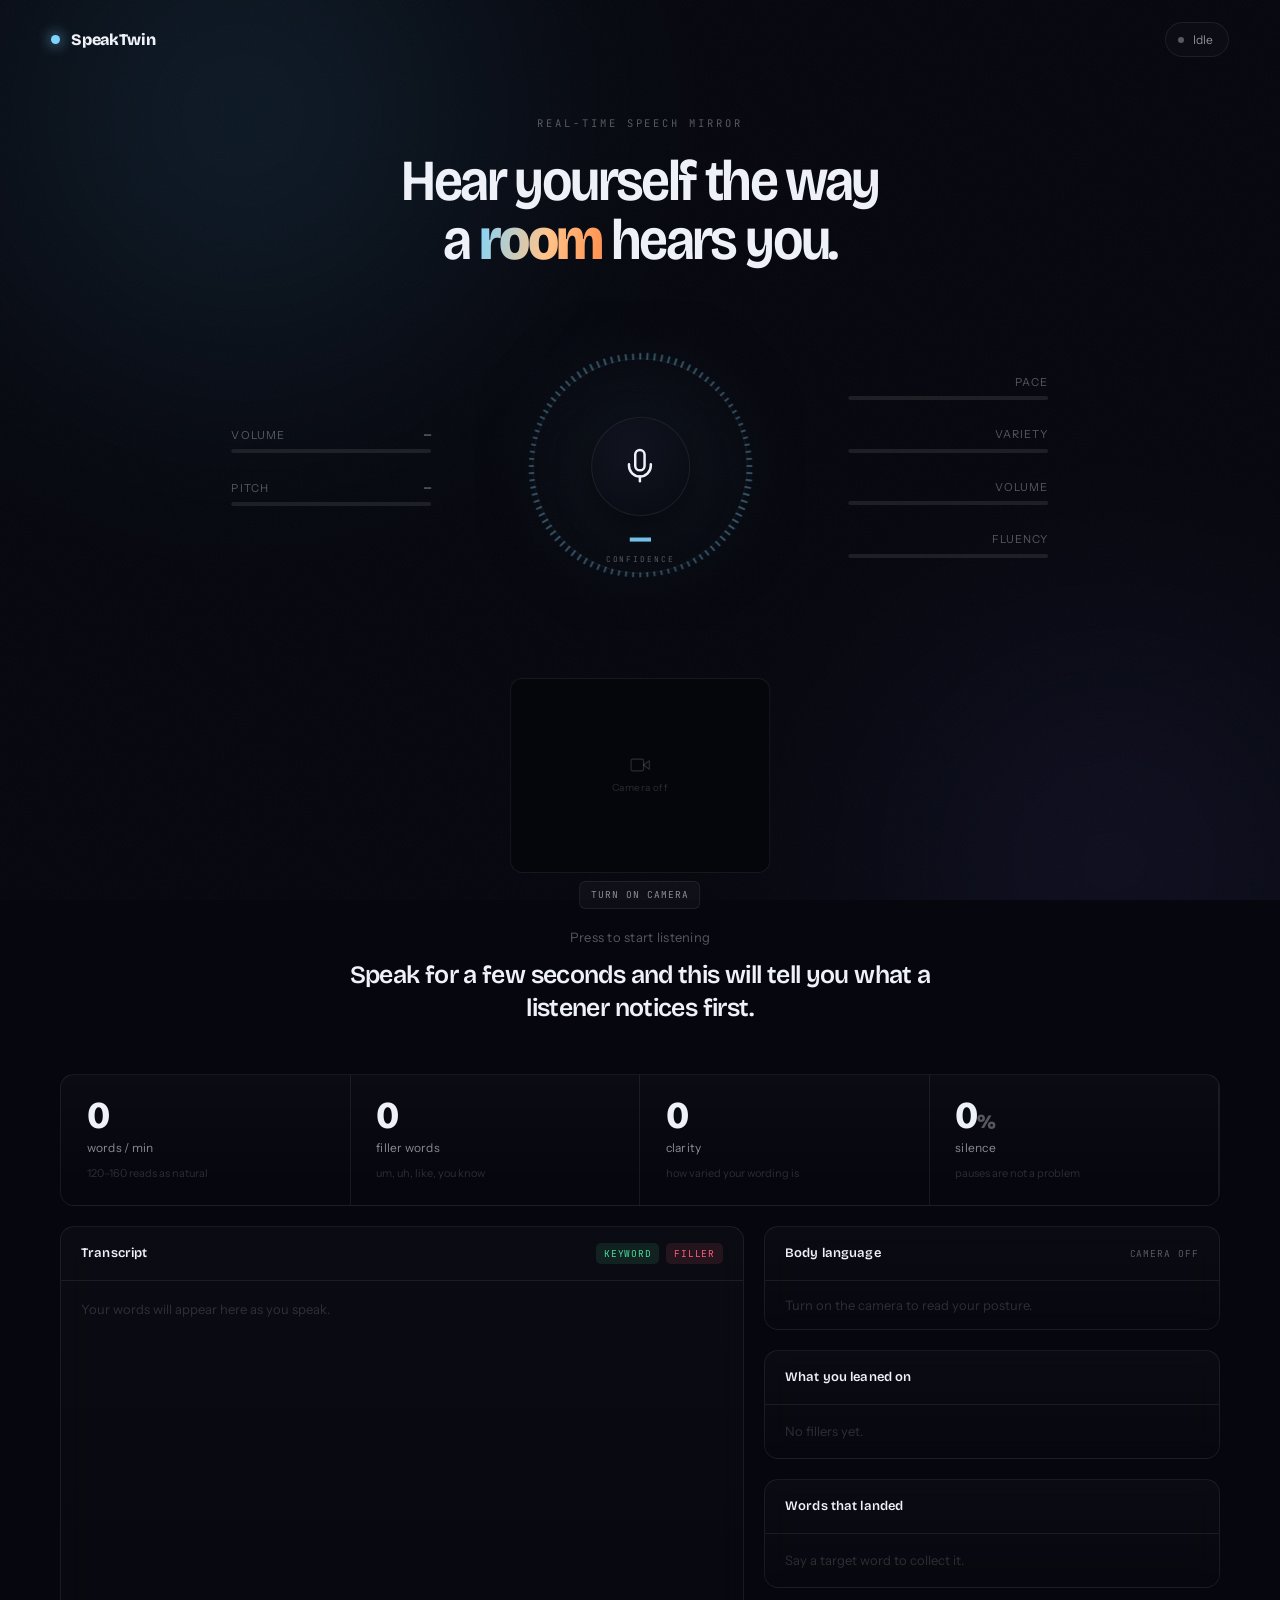
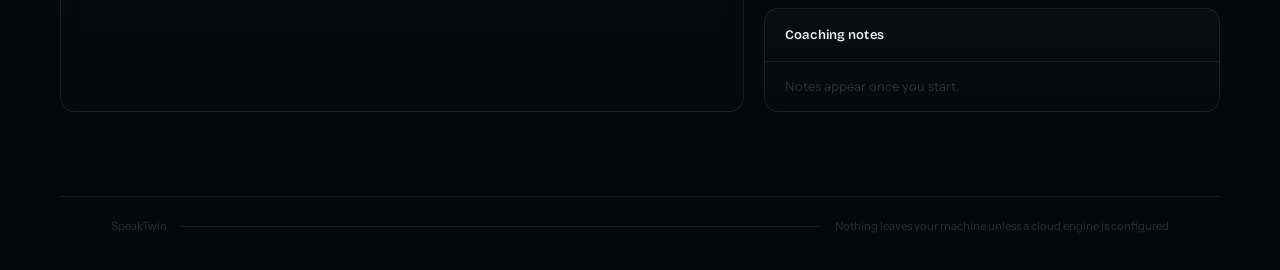
==== commit 267739e5: "STT accuracy overhaul + camera posture/gesture coaching (v1.2) Speech-to-text was producing transcri" ====
--- a/frontend/index.html
+++ b/frontend/index.html
@@ -9,7 +9,7 @@
 <link rel="preconnect" href="https://fonts.googleapis.com">
 <link rel="preconnect" href="https://fonts.gstatic.com" crossorigin>
 <link href="https://fonts.googleapis.com/css2?family=Bricolage+Grotesque:opsz,wdth,wght@12..96,75..100,400;12..96,75..100,600;12..96,75..100,800&family=Instrument+Sans:wght@400;500;600&family=JetBrains+Mono:wght@400;500;700&display=swap" rel="stylesheet">
-<link rel="stylesheet" href="style.css?v=5">
+<link rel="stylesheet" href="style.css?v=6">
 </head>
 <body>
 
@@ -41,7 +41,12 @@
       <span class="line">a <em>room</em> hears you.</span>
     </h1>
 
-    <div class="console">
+    <!-- The rig keeps the instrument optically centred while giving the
+         mirror a column of its own, so the two can never overlap. -->
+    <div class="rig">
+      <div class="rig-spacer" aria-hidden="true"></div>
+
+      <div class="console">
 
       <!-- Left rail: what your voice is doing right now -->
       <aside class="rail" aria-label="Live voice meters">
@@ -83,6 +88,25 @@
         <div class="part" data-part="energy"><span>Volume</span><i><b id="bd-energy"></b></i></div>
         <div class="part" data-part="filler"><span>Fluency</span><i><b id="bd-filler"></b></i></div>
       </aside>
+      </div>
+
+      <!-- The mirror: your body, high on screen where you can see it while
+           speaking — which is when posture guidance is actionable. -->
+      <aside class="mirror" id="mirror">
+        <div class="mirror-frame" id="mirror-frame">
+          <video id="cam-video" playsinline muted></video>
+          <canvas id="cam-overlay"></canvas>
+          <div class="mirror-off" id="mirror-off">
+            <svg viewBox="0 0 24 24" fill="none" stroke="currentColor" stroke-width="1.4"
+                 stroke-linecap="round" stroke-linejoin="round" aria-hidden="true">
+              <path d="M23 7l-7 5 7 5V7z"/><rect x="1" y="5" width="15" height="14" rx="2"/>
+            </svg>
+            <span>Camera off</span>
+          </div>
+          <p class="mirror-cue" id="mirror-cue"></p>
+        </div>
+        <button class="cam-btn" id="cam-btn" aria-pressed="false">Turn on camera</button>
+      </aside>
     </div>
 
     <p class="prompt" id="prompt">Press to start listening</p>
@@ -112,6 +136,11 @@
       <span class="cell-val" id="val-pause">0<i>%</i></span>
       <span class="cell-cap">silence</span>
       <span class="cell-note" id="note-pause">pauses are not a problem</span>
+    </article>
+    <article class="cell" data-cell="presence" id="cell-presence" hidden>
+      <span class="cell-val" id="val-presence">—</span>
+      <span class="cell-cap">presence</span>
+      <span class="cell-note">voice and body together</span>
     </article>
   </section>
 
@@ -134,6 +163,25 @@
 
     <div class="stack">
       <article class="panel">
+        <header class="panel-head">
+          <h2>Body language</h2>
+          <span class="cam-state" id="cam-hint">Camera off</span>
+        </header>
+
+        <div class="posture-read" id="posture-read" hidden>
+          <div class="posture-score">
+            <span class="posture-num" id="posture-num">—</span>
+            <span class="posture-cap">posture</span>
+          </div>
+          <div class="posture-bars" id="posture-bars"></div>
+        </div>
+
+        <div class="notes" id="posture-notes">
+          <p class="empty">Turn on the camera to read your posture.</p>
+        </div>
+      </article>
+
+      <article class="panel">
         <header class="panel-head"><h2>What you leaned on</h2></header>
         <div class="tags" id="fillers"><p class="empty">No fillers yet.</p></div>
       </article>
@@ -165,7 +213,8 @@
   <span id="foot-engine">Nothing leaves your machine unless a cloud engine is configured</span>
 </footer>
 
-<script src="voiceprint.js?v=5"></script>
-<script src="app.js?v=5"></script>
+<script src="voiceprint.js?v=6"></script>
+<script src="pose.js?v=7"></script>
+<script src="app.js?v=6"></script>
 </body>
 </html>
--- a/frontend/style.css
+++ b/frontend/style.css
@@ -41,6 +41,10 @@
 }
 
 * { box-sizing: border-box; }
+
+/* Any `display` rule beats the browser's default [hidden] styling, so
+   elements toggled with the attribute stay visible unless this wins. */
+[hidden] { display: none !important; }
 
 html { scroll-behavior: smooth; }
 
@@ -343,6 +347,11 @@
   display: grid;
   place-items: center;
   margin: 0 auto;
+  /* Lets the score type scale in cqi units with the instrument itself,
+     the same way the canvas geometry does. Percent positioning plus
+     fixed-px type is exactly how the score ended up climbing into the
+     mic at smaller widths. */
+  container-type: inline-size;
 }
 
 .voiceprint canvas {
@@ -383,19 +392,25 @@
 .mic-glyph svg { width: 100%; height: 100%; display: block; }
 
 /* The score lives inside the ring the arc draws */
-/* Sits in the clear band between the mic and the ring of bars */
+/* The annulus between the mic (radius 15%) and the bar ring (32.5%) is
+   the only clear band. Pin the score block's CENTRE to the middle of
+   that band — (15 + 32.5)/2 ≈ 23.75% from centre ⇒ 26.25% from the
+   bottom — and size the type with the container, so mic, ring, and
+   score all scale together and can never collide. */
 .score {
   position: absolute;
-  bottom: 24%;
+  bottom: 26.25%;
+  transform: translateY(50%);
   display: grid;
   justify-items: center;
-  gap: 2px;
+  gap: 1px;
   pointer-events: none;
 }
 
 .score-num {
   font-family: var(--display);
-  font-size: 30px;
+  font-size: 24px;                       /* fallback: no cqi support */
+  font-size: clamp(15px, 9cqi, 28px);
   font-weight: 800;
   letter-spacing: -0.045em;
   line-height: 1;
@@ -406,7 +421,8 @@
 
 .score-cap {
   font-family: var(--data);
-  font-size: 8px;
+  font-size: 7px;                        /* fallback: no cqi support */
+  font-size: clamp(5.5px, 2.4cqi, 8px);
   letter-spacing: 0.24em;
   text-transform: uppercase;
   color: var(--faint);
@@ -441,7 +457,9 @@
   max-width: 1160px;
   margin: clamp(34px, 5.5vh, 58px) auto 0;
   display: grid;
-  grid-template-columns: repeat(4, 1fr);
+  /* auto-fit rather than a fixed 4, because the presence cell only joins
+     the row once the camera has been on. */
+  grid-template-columns: repeat(auto-fit, minmax(180px, 1fr));
   border: 1px solid var(--line);
   border-radius: var(--r);
   background: linear-gradient(180deg, rgba(255, 255, 255, 0.022), transparent);
@@ -707,6 +725,216 @@
   padding-bottom: 8px;
   border-bottom: 1px solid var(--line);
 }
+
+/* ───────────────── The rig ─────────────────
+   Three columns: spacer · console · mirror. The mirror gets a real
+   column instead of floating over the page, so it cannot overlap the
+   breakdown rail at any width; the equal spacer keeps the instrument
+   optically centred. */
+.rig {
+  display: grid;
+  grid-template-columns: minmax(0, 1fr) auto minmax(0, 1fr);
+  align-items: start;
+  gap: clamp(14px, 2vw, 30px);
+  /* The stage caps at 1160px, and the console alone is ~820px — inside
+     that cap a side column is ~140px, which no usable mirror fits. So
+     the rig alone breaks out of the cap, centred on the page, leaving
+     the rest of the stage's rhythm untouched. */
+  width: min(1380px, 100vw - 2 * clamp(20px, 4vw, 56px));
+  position: relative;
+  left: 50%;
+  transform: translateX(-50%);
+}
+
+.rig-spacer { min-width: 0; }
+
+.rig > .console { grid-column: 2; }
+
+.mirror {
+  grid-column: 3;
+  justify-self: end;
+  align-self: start;
+  /* Aligns the frame's top with the instrument, keeping it high in the
+     eyeline while speaking. */
+  margin-top: clamp(0px, 2.5vh, 22px);
+  /* Never wider than the track: overflowing it is exactly the overlap
+     bug this layout exists to prevent. The track floor at the 1280px
+     breakpoint keeps this ≥ ~145px. */
+  width: min(210px, 100%);
+  display: grid;
+  gap: 8px;
+  justify-items: center;
+}
+
+.mirror-frame {
+  position: relative;
+  width: 100%;
+  aspect-ratio: 4 / 3;
+  border-radius: 12px;
+  overflow: hidden;
+  background: #05060c;
+  border: 1px solid var(--line);
+  display: grid;
+  place-items: center;
+  transition: border-color 0.5s ease, box-shadow 0.5s ease;
+}
+
+.mirror.on .mirror-frame {
+  border-color: var(--line-warm);
+  box-shadow: 0 0 24px rgba(255, 143, 77, 0.14);
+}
+
+.mirror-frame video,
+.mirror-frame canvas {
+  position: absolute;
+  inset: 0;
+  width: 100%;
+  height: 100%;
+  object-fit: cover;
+  opacity: 0;
+  transition: opacity 0.5s ease;
+}
+
+/* Mirrored, because people expect to see themselves as in a mirror —
+   which is also this product's whole premise. */
+.mirror-frame video { transform: scaleX(-1); }
+
+.mirror.on video { opacity: 0.5; }
+.mirror.on canvas { opacity: 1; }
+
+.mirror-off {
+  display: grid;
+  justify-items: center;
+  gap: 5px;
+  color: var(--ghost);
+  font-size: 10px;
+  letter-spacing: 0.04em;
+}
+
+.mirror-off svg { width: 20px; height: 20px; }
+.mirror.on .mirror-off { display: none; }
+
+/* Live cue — the per-frame nudge, distinct from the considered
+   coaching that arrives from the server every 2.5 s. */
+.mirror-cue {
+  position: absolute;
+  left: 6px;
+  right: 6px;
+  bottom: 6px;
+  z-index: 2;
+  padding: 5px 8px;
+  border-radius: 7px;
+  font-size: 10.5px;
+  font-weight: 500;
+  line-height: 1.3;
+  text-align: center;
+  background: rgba(6, 7, 14, 0.78);
+  backdrop-filter: blur(8px);
+  color: var(--ice);
+  opacity: 0;
+  transform: translateY(4px);
+  transition: opacity 0.3s ease, transform 0.3s ease, color 0.3s ease;
+}
+
+.mirror-cue.show { opacity: 1; transform: none; }
+.mirror-cue.good  { color: var(--mint); }
+.mirror-cue.watch { color: var(--amber); }
+.mirror-cue.fix   { color: var(--rose); }
+
+.cam-state {
+  font-family: var(--data);
+  font-size: 9.5px;
+  letter-spacing: 0.1em;
+  text-transform: uppercase;
+  color: var(--faint);
+}
+
+/* ───────────────── Camera / posture ───────────────── */
+.cam-btn {
+  font-family: var(--data);
+  font-size: 9.5px;
+  letter-spacing: 0.1em;
+  text-transform: uppercase;
+  padding: 5px 11px;
+  border-radius: 6px;
+  border: 1px solid var(--line);
+  background: rgba(255, 255, 255, 0.03);
+  color: var(--dim);
+  cursor: pointer;
+  transition: border-color 0.3s ease, color 0.3s ease, background 0.3s ease;
+}
+
+.cam-btn:hover { border-color: rgba(255, 255, 255, 0.22); color: var(--bone); }
+
+.cam-btn[aria-pressed="true"] {
+  border-color: var(--line-warm);
+  color: var(--ember-hi);
+  background: rgba(255, 143, 77, 0.08);
+}
+
+.cam-btn:disabled { opacity: 0.5; cursor: wait; }
+
+.posture-read {
+  display: grid;
+  grid-template-columns: auto 1fr;
+  gap: 16px;
+  align-items: center;
+  padding: 16px 20px;
+  border-bottom: 1px solid var(--line);
+}
+
+.posture-score { display: grid; justify-items: center; gap: 1px; }
+
+.posture-num {
+  font-family: var(--display);
+  font-size: 30px;
+  font-weight: 800;
+  letter-spacing: -0.045em;
+  line-height: 1;
+  font-variant-numeric: tabular-nums;
+  color: var(--ice);
+  transition: color 0.5s ease;
+}
+
+.posture-num.good { color: var(--mint); }
+.posture-num.poor { color: var(--rose); }
+
+.posture-cap {
+  font-family: var(--data);
+  font-size: 8px;
+  letter-spacing: 0.22em;
+  text-transform: uppercase;
+  color: var(--faint);
+}
+
+.posture-bars { display: grid; gap: 7px; }
+
+.pbar {
+  display: grid;
+  gap: 3px;
+  font-size: 10.5px;
+  color: var(--faint);
+}
+
+.pbar > i {
+  display: block;
+  height: 4px;
+  border-radius: 2px;
+  background: rgba(255, 255, 255, 0.09);
+  overflow: hidden;
+}
+
+.pbar > i > b {
+  display: block;
+  height: 100%;
+  width: 0;
+  border-radius: 2px;
+  background: var(--ice);
+  transition: width 0.5s cubic-bezier(0.3, 1, 0.4, 1), background 0.4s ease;
+}
+
+.pbar > i > b.good { background: var(--mint); }
+.pbar > i > b.poor { background: var(--rose); }
 
 /* ───────────────── Foot ───────────────── */
 .foot {
@@ -732,6 +960,21 @@
 .ai-row, .note { min-width: 0; }
 
 .insight, .thesis, .cell-note, .note, .ai-row { overflow-wrap: break-word; }
+
+/* The console (rails + instrument) measures ~800px, so a real side
+   column for the mirror only exists above ~1280px. Below that, stack —
+   squeezing it beside just recreates the collision. */
+@media (max-width: 1280px) {
+  .rig { grid-template-columns: 1fr; }
+  .rig-spacer { display: none; }
+  .rig > .console { grid-column: 1; }
+  .mirror {
+    grid-column: 1;
+    justify-self: center;
+    width: min(260px, 70vw);
+    margin: 22px 0 0;
+  }
+}
 
 @media (max-width: 900px) {
   .console {
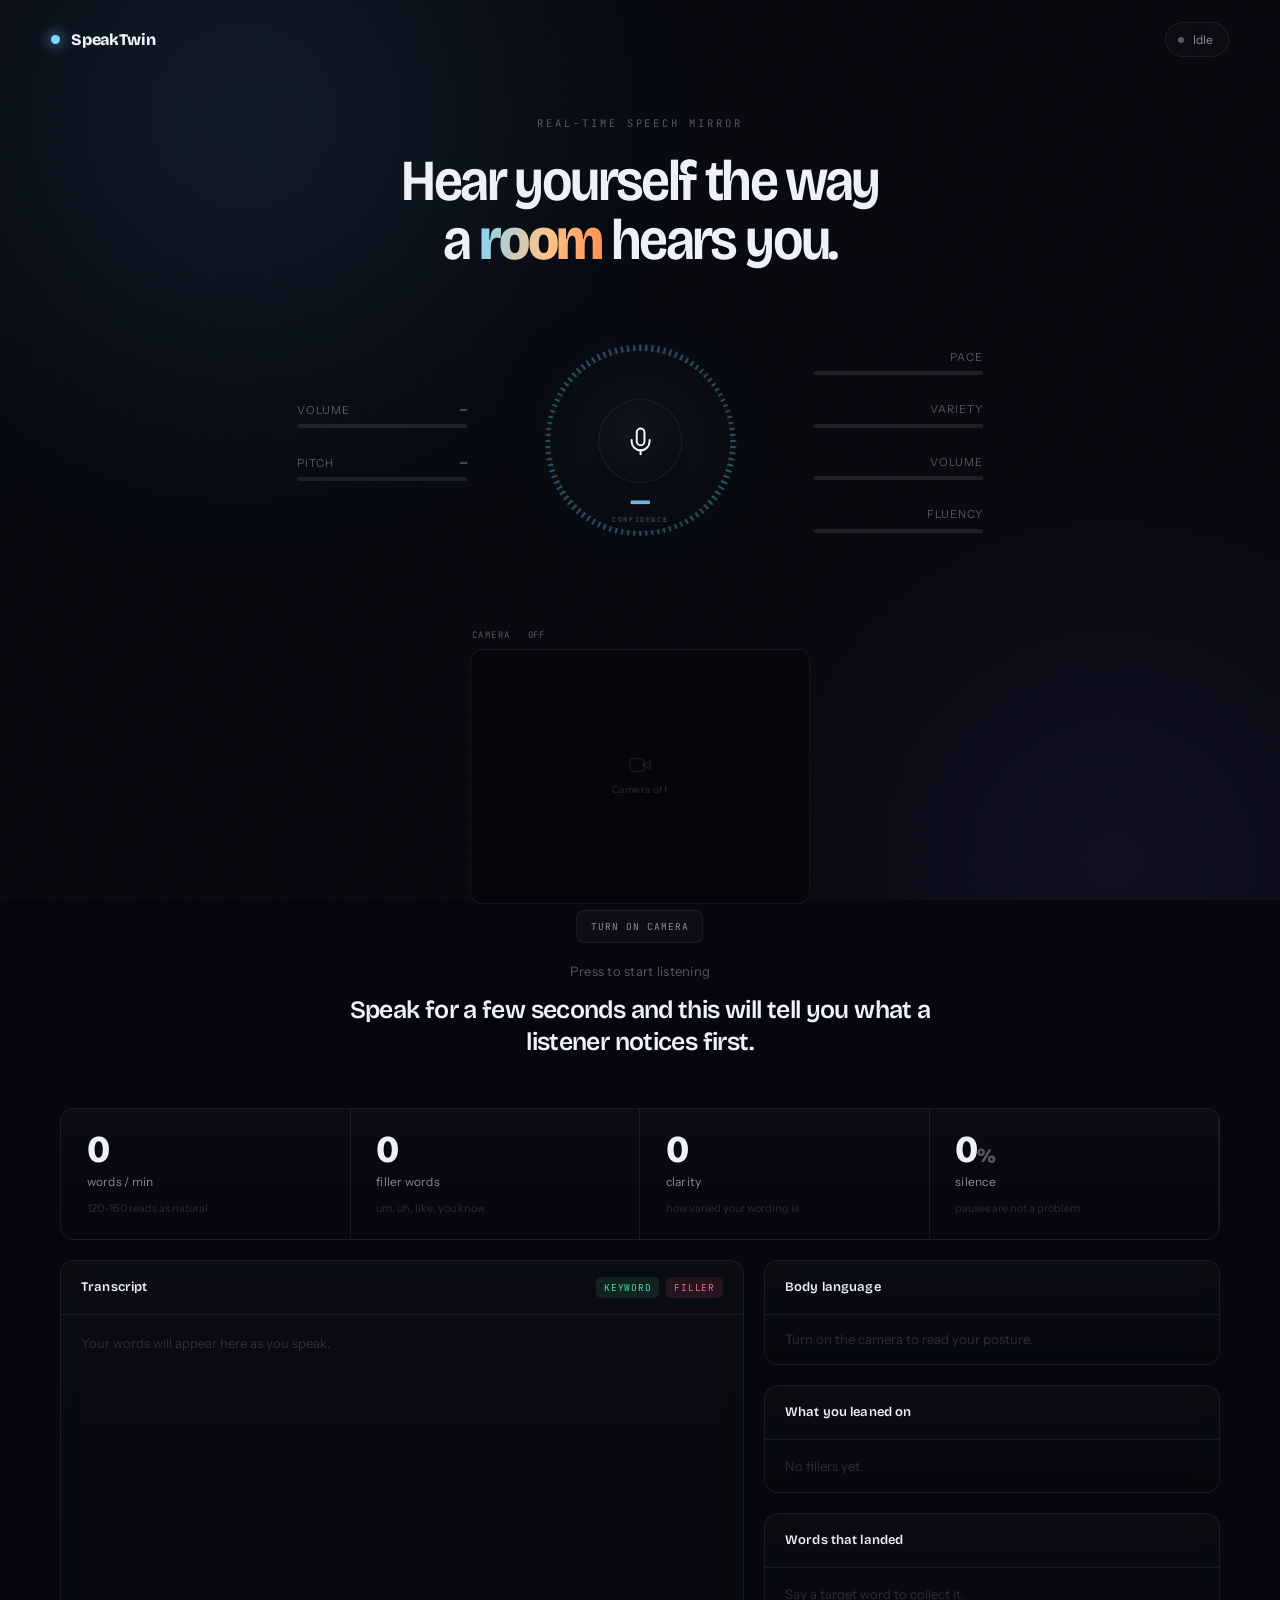
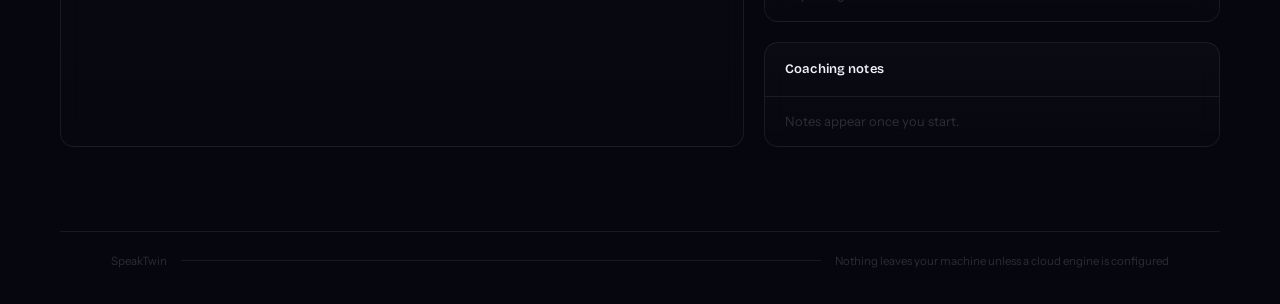
==== commit 17c060fb: "Calibrated chin detection both ways, hand-on-mouth, camera picker (v1.2.1) The forward-head check wa" ====
--- a/frontend/index.html
+++ b/frontend/index.html
@@ -9,7 +9,7 @@
 <link rel="preconnect" href="https://fonts.googleapis.com">
 <link rel="preconnect" href="https://fonts.gstatic.com" crossorigin>
 <link href="https://fonts.googleapis.com/css2?family=Bricolage+Grotesque:opsz,wdth,wght@12..96,75..100,400;12..96,75..100,600;12..96,75..100,800&family=Instrument+Sans:wght@400;500;600&family=JetBrains+Mono:wght@400;500;700&display=swap" rel="stylesheet">
-<link rel="stylesheet" href="style.css?v=6">
+<link rel="stylesheet" href="style.css?v=8">
 </head>
 <body>
 
@@ -93,6 +93,55 @@
       <!-- The mirror: your body, high on screen where you can see it while
            speaking — which is when posture guidance is actionable. -->
       <aside class="mirror" id="mirror">
+
+        <!-- Mirror header with status and controls -->
+        <div class="mirror-header">
+          <div class="mirror-title-row">
+            <span class="mirror-label">Camera</span>
+            <span class="cam-rec-dot" id="cam-rec-dot" aria-hidden="true"></span>
+            <span class="cam-state" id="cam-hint">Off</span>
+            <span class="cam-res-tag" id="cam-res-tag" hidden>640p</span>
+          </div>
+          <div class="mirror-actions" id="mirror-actions">
+            <!-- Framing grid toggle -->
+            <button class="cam-icon-btn" id="cam-grid-btn" title="Framing Guide (G)" aria-label="Toggle framing guide" hidden>
+              <svg viewBox="0 0 24 24" fill="none" stroke="currentColor" stroke-width="1.6" stroke-linecap="round" stroke-linejoin="round">
+                <rect x="3" y="3" width="18" height="18" rx="2"/>
+                <line x1="3" y1="9" x2="21" y2="9"/>
+                <line x1="3" y1="15" x2="21" y2="15"/>
+                <line x1="9" y1="3" x2="9" y2="21"/>
+                <line x1="15" y1="3" x2="15" y2="21"/>
+              </svg>
+            </button>
+            <!-- Flip -->
+            <button class="cam-icon-btn" id="cam-flip-btn" title="Flip / Mirror (M)" aria-label="Flip video" hidden>
+              <svg viewBox="0 0 24 24" fill="none" stroke="currentColor" stroke-width="1.6" stroke-linecap="round" stroke-linejoin="round">
+                <polyline points="17 1 21 5 17 9"/>
+                <path d="M3 11V9a4 4 0 0 1 4-4h14"/>
+                <polyline points="7 23 3 19 7 15"/>
+                <path d="M21 13v2a4 4 0 0 1-4 4H3"/>
+              </svg>
+            </button>
+            <!-- Snapshot -->
+            <button class="cam-icon-btn" id="cam-snap-btn" title="Save Snapshot (S)" aria-label="Take snapshot" hidden>
+              <svg viewBox="0 0 24 24" fill="none" stroke="currentColor" stroke-width="1.6" stroke-linecap="round" stroke-linejoin="round">
+                <path d="M23 19a2 2 0 0 1-2 2H3a2 2 0 0 1-2-2V8a2 2 0 0 1 2-2h4l2-3h6l2 3h4a2 2 0 0 1 2 2z"/>
+                <circle cx="12" cy="13" r="4"/>
+              </svg>
+            </button>
+            <!-- Fullscreen toggle -->
+            <button class="cam-icon-btn" id="cam-fullscreen-btn" title="Fullscreen (F)" aria-label="Toggle fullscreen" hidden>
+              <svg viewBox="0 0 24 24" fill="none" stroke="currentColor" stroke-width="1.6" stroke-linecap="round" stroke-linejoin="round">
+                <path d="M8 3H5a2 2 0 0 0-2 2v3"/>
+                <path d="M21 8V5a2 2 0 0 0-2-2h-3"/>
+                <path d="M3 16v3a2 2 0 0 0 2 2h3"/>
+                <path d="M16 21h3a2 2 0 0 0 2-2v-3"/>
+              </svg>
+            </button>
+          </div>
+        </div>
+
+        <!-- Video frame -->
         <div class="mirror-frame" id="mirror-frame">
           <video id="cam-video" playsinline muted></video>
           <canvas id="cam-overlay"></canvas>
@@ -103,8 +152,85 @@
             </svg>
             <span>Camera off</span>
           </div>
+          <!-- Calibration Banner -->
+          <div class="cam-calib-banner" id="cam-calib-banner" hidden>
+            <span class="calib-spinner"></span>
+            <span id="cam-calib-text">Calibrating posture...</span>
+          </div>
           <p class="mirror-cue" id="mirror-cue"></p>
-        </div>
+          <!-- FPS badge drawn by JS -->
+          <span class="cam-fps-badge" id="cam-fps-badge" hidden></span>
+        </div>
+
+        <!-- Camera video controls -->
+        <div class="cam-controls" id="cam-controls" hidden>
+          <!-- Device selector (only if multiple inputs) -->
+          <div class="cam-ctrl-row cam-device-row" id="cam-device-row" hidden>
+            <label class="cam-ctrl-label" for="cam-device-select">
+              <svg viewBox="0 0 24 24" fill="none" stroke="currentColor" stroke-width="1.5" stroke-linecap="round" stroke-linejoin="round" width="13" height="13">
+                <path d="M23 7l-7 5 7 5V7z"/><rect x="1" y="5" width="15" height="14" rx="2"/>
+              </svg>
+              Input
+            </label>
+            <select id="cam-device-select" class="cam-select" aria-label="Camera Source"></select>
+          </div>
+
+          <!-- Brightness -->
+          <div class="cam-ctrl-row">
+            <label class="cam-ctrl-label" for="cam-brightness">
+              <svg viewBox="0 0 24 24" fill="none" stroke="currentColor" stroke-width="1.5" stroke-linecap="round" stroke-linejoin="round" width="13" height="13">
+                <circle cx="12" cy="12" r="5"/>
+                <line x1="12" y1="1" x2="12" y2="3"/>
+                <line x1="12" y1="21" x2="12" y2="23"/>
+                <line x1="4.22" y1="4.22" x2="5.64" y2="5.64"/>
+                <line x1="18.36" y1="18.36" x2="19.78" y2="19.78"/>
+                <line x1="1" y1="12" x2="3" y2="12"/>
+                <line x1="21" y1="12" x2="23" y2="12"/>
+                <line x1="4.22" y1="19.78" x2="5.64" y2="18.36"/>
+                <line x1="18.36" y1="5.64" x2="19.78" y2="4.22"/>
+              </svg>
+              Brightness
+            </label>
+            <input id="cam-brightness" class="cam-slider" type="range" min="50" max="200" value="100" step="5" aria-label="Brightness">
+            <span class="cam-ctrl-val" id="cam-brightness-val">100%</span>
+          </div>
+          <!-- Contrast -->
+          <div class="cam-ctrl-row">
+            <label class="cam-ctrl-label" for="cam-contrast">
+              <svg viewBox="0 0 24 24" fill="none" stroke="currentColor" stroke-width="1.5" stroke-linecap="round" stroke-linejoin="round" width="13" height="13">
+                <circle cx="12" cy="12" r="10"/>
+                <path d="M12 2a10 10 0 0 1 0 20z" fill="currentColor"/>
+              </svg>
+              Contrast
+            </label>
+            <input id="cam-contrast" class="cam-slider" type="range" min="50" max="200" value="100" step="5" aria-label="Contrast">
+            <span class="cam-ctrl-val" id="cam-contrast-val">100%</span>
+          </div>
+          <!-- Zoom -->
+          <div class="cam-ctrl-row">
+            <label class="cam-ctrl-label" for="cam-zoom">
+              <svg viewBox="0 0 24 24" fill="none" stroke="currentColor" stroke-width="1.5" stroke-linecap="round" stroke-linejoin="round" width="13" height="13">
+                <circle cx="11" cy="11" r="8"/>
+                <line x1="21" y1="21" x2="16.65" y2="16.65"/>
+                <line x1="11" y1="8" x2="11" y2="14"/>
+                <line x1="8" y1="11" x2="14" y2="11"/>
+              </svg>
+              Zoom
+            </label>
+            <input id="cam-zoom" class="cam-slider" type="range" min="100" max="300" value="100" step="10" aria-label="Zoom">
+            <span class="cam-ctrl-val" id="cam-zoom-val">1×</span>
+          </div>
+
+          <!-- Bottom bar with Reset button -->
+          <div class="cam-ctrl-footer">
+            <button class="cam-reset-btn" id="cam-reset-btn" type="button" title="Reset video adjustments">
+              Reset Adjustments
+            </button>
+            <span class="cam-shortcuts-hint">Hotkeys: C · G · M · S · F</span>
+          </div>
+        </div>
+
+        <!-- Turn on button -->
         <button class="cam-btn" id="cam-btn" aria-pressed="false">Turn on camera</button>
       </aside>
     </div>
@@ -165,7 +291,14 @@
       <article class="panel">
         <header class="panel-head">
           <h2>Body language</h2>
-          <span class="cam-state" id="cam-hint">Camera off</span>
+          <div class="posture-header-right">
+            <!-- Posture ring lives here (SVG injected by JS) -->
+            <svg class="posture-ring" id="posture-ring" viewBox="0 0 44 44" hidden aria-hidden="true">
+              <circle class="posture-ring-bg" cx="22" cy="22" r="18"/>
+              <circle class="posture-ring-fill" id="posture-ring-fill" cx="22" cy="22" r="18"
+                      stroke-dasharray="113" stroke-dashoffset="113"/>
+            </svg>
+          </div>
         </header>
 
         <div class="posture-read" id="posture-read" hidden>
@@ -214,7 +347,7 @@
 </footer>
 
 <script src="voiceprint.js?v=6"></script>
-<script src="pose.js?v=7"></script>
-<script src="app.js?v=6"></script>
+<script src="pose.js?v=10"></script>
+<script src="app.js?v=7"></script>
 </body>
 </html>
--- a/frontend/style.css
+++ b/frontend/style.css
@@ -253,11 +253,11 @@
    than as two unrelated columns marooned at the page edges. */
 .console {
   display: grid;
-  grid-template-columns: minmax(0, 200px) auto minmax(0, 200px);
+  grid-template-columns: minmax(0, 170px) auto minmax(0, 170px);
   justify-content: center;
   align-items: center;
-  gap: clamp(18px, 3.4vw, 46px);
-  max-width: 860px;
+  gap: clamp(16px, 2.6vw, 38px);
+  max-width: 760px;
   margin: 0 auto;
 }
 
@@ -342,7 +342,7 @@
 /* ───────────────── The voiceprint ───────────────── */
 .voiceprint {
   position: relative;
-  width: clamp(230px, 34vw, 330px);
+  width: clamp(210px, 26vw, 280px);
   aspect-ratio: 1;
   display: grid;
   place-items: center;
@@ -736,10 +736,6 @@
   grid-template-columns: minmax(0, 1fr) auto minmax(0, 1fr);
   align-items: start;
   gap: clamp(14px, 2vw, 30px);
-  /* The stage caps at 1160px, and the console alone is ~820px — inside
-     that cap a side column is ~140px, which no usable mirror fits. So
-     the rig alone breaks out of the cap, centred on the page, leaving
-     the rest of the stage's rhythm untouched. */
   width: min(1380px, 100vw - 2 * clamp(20px, 4vw, 56px));
   position: relative;
   left: 50%;
@@ -747,25 +743,116 @@
 }
 
 .rig-spacer { min-width: 0; }
-
 .rig > .console { grid-column: 2; }
 
 .mirror {
   grid-column: 3;
   justify-self: end;
   align-self: start;
-  /* Aligns the frame's top with the instrument, keeping it high in the
-     eyeline while speaking. */
   margin-top: clamp(0px, 2.5vh, 22px);
-  /* Never wider than the track: overflowing it is exactly the overlap
-     bug this layout exists to prevent. The track floor at the 1280px
-     breakpoint keeps this ≥ ~145px. */
-  width: min(210px, 100%);
-  display: grid;
+  width: min(300px, 100%);
+  display: grid;
+  gap: 6px;
+  justify-items: stretch;
+}
+
+/* ── Mirror header ── */
+.mirror-header {
+  display: flex;
+  align-items: center;
+  justify-content: space-between;
   gap: 8px;
-  justify-items: center;
-}
-
+  padding: 0 2px;
+}
+
+.mirror-title-row {
+  display: flex;
+  align-items: center;
+  gap: 6px;
+  min-width: 0;
+}
+
+.mirror-label {
+  font-family: var(--data);
+  font-size: 9px;
+  letter-spacing: 0.16em;
+  text-transform: uppercase;
+  color: var(--faint);
+}
+
+/* Animated recording indicator dot */
+.cam-rec-dot {
+  width: 5px;
+  height: 5px;
+  border-radius: 50%;
+  background: transparent;
+  transition: background 0.3s ease, box-shadow 0.3s ease;
+  flex-shrink: 0;
+}
+.mirror.on .cam-rec-dot {
+  background: var(--rose);
+  box-shadow: 0 0 7px var(--rose);
+  animation: rec-pulse 1.8s ease-in-out infinite;
+}
+@keyframes rec-pulse {
+  0%, 100% { opacity: 1; }
+  50% { opacity: 0.35; }
+}
+
+.cam-state {
+  font-family: var(--data);
+  font-size: 9px;
+  letter-spacing: 0.08em;
+  text-transform: uppercase;
+  color: var(--faint);
+  transition: color 0.4s ease;
+  overflow: hidden;
+  text-overflow: ellipsis;
+  white-space: nowrap;
+}
+.mirror.on .cam-state { color: var(--ember-hi); }
+
+/* Action icon buttons row */
+.mirror-actions {
+  display: flex;
+  align-items: center;
+  gap: 3px;
+  flex-shrink: 0;
+}
+
+.cam-icon-btn {
+  display: grid;
+  place-items: center;
+  width: 26px;
+  height: 26px;
+  border-radius: 6px;
+  border: 1px solid var(--line);
+  background: rgba(255, 255, 255, 0.03);
+  color: var(--faint);
+  cursor: pointer;
+  transition: border-color 0.2s ease, color 0.2s ease, background 0.2s ease, transform 0.15s ease;
+  padding: 0;
+}
+.cam-icon-btn svg { width: 13px; height: 13px; }
+.cam-icon-btn:hover {
+  border-color: rgba(255, 255, 255, 0.22);
+  color: var(--bone);
+  background: rgba(255, 255, 255, 0.06);
+}
+.cam-icon-btn:active { transform: scale(0.9); }
+.cam-icon-btn.active {
+  border-color: var(--line-warm);
+  color: var(--ember-hi);
+  background: rgba(255, 143, 77, 0.1);
+}
+/* Snap flash feedback */
+.cam-icon-btn.snapping { animation: snap-flash 0.35s ease; }
+@keyframes snap-flash {
+  0%   { background: rgba(255, 255, 255, 0.55); color: #06070e; border-color: transparent; }
+  100% { background: rgba(255, 255, 255, 0.03); color: var(--faint); }
+}
+
+/* ── Mirror frame ── */
 .mirror-frame {
   position: relative;
   width: 100%;
@@ -780,8 +867,8 @@
 }
 
 .mirror.on .mirror-frame {
-  border-color: var(--line-warm);
-  box-shadow: 0 0 24px rgba(255, 143, 77, 0.14);
+  border-color: rgba(255, 143, 77, 0.35);
+  box-shadow: 0 0 28px rgba(255, 143, 77, 0.16), 0 0 0 1px rgba(255, 143, 77, 0.08);
 }
 
 .mirror-frame video,
@@ -795,84 +882,323 @@
   transition: opacity 0.5s ease;
 }
 
-/* Mirrored, because people expect to see themselves as in a mirror —
-   which is also this product's whole premise. */
+/* Mirrored, because people expect to see themselves as in a mirror. */
 .mirror-frame video { transform: scaleX(-1); }
-
-.mirror.on video { opacity: 0.5; }
+/* When flipped class is on, un-mirror the video (natural orientation). */
+.mirror-frame.flipped video { transform: scaleX(1); }
+
+.mirror.on video { opacity: 0.6; }
 .mirror.on canvas { opacity: 1; }
 
+/* Fullscreen mode */
+.mirror-frame.is-fullscreen {
+  position: fixed;
+  inset: 0;
+  z-index: 999;
+  width: 100vw;
+  height: 100vh;
+  aspect-ratio: unset;
+  border-radius: 0;
+  border: none;
+  background: #000;
+}
+.mirror-frame.is-fullscreen video,
+.mirror-frame.is-fullscreen canvas {
+  object-fit: contain;
+}
+
 .mirror-off {
   display: grid;
   justify-items: center;
-  gap: 5px;
+  gap: 6px;
   color: var(--ghost);
   font-size: 10px;
   letter-spacing: 0.04em;
-}
-
-.mirror-off svg { width: 20px; height: 20px; }
+  transition: opacity 0.4s ease;
+}
+.mirror-off svg { width: 22px; height: 22px; opacity: 0.6; }
 .mirror.on .mirror-off { display: none; }
 
-/* Live cue — the per-frame nudge, distinct from the considered
-   coaching that arrives from the server every 2.5 s. */
+/* Live cue pill */
 .mirror-cue {
   position: absolute;
-  left: 6px;
-  right: 6px;
-  bottom: 6px;
+  left: 8px;
+  right: 8px;
+  bottom: 8px;
   z-index: 2;
-  padding: 5px 8px;
-  border-radius: 7px;
+  padding: 6px 10px;
+  border-radius: 20px;
   font-size: 10.5px;
-  font-weight: 500;
+  font-weight: 600;
   line-height: 1.3;
   text-align: center;
-  background: rgba(6, 7, 14, 0.78);
-  backdrop-filter: blur(8px);
+  background: rgba(6, 7, 14, 0.82);
+  backdrop-filter: blur(10px);
+  border: 1px solid rgba(255,255,255,0.08);
   color: var(--ice);
   opacity: 0;
-  transform: translateY(4px);
-  transition: opacity 0.3s ease, transform 0.3s ease, color 0.3s ease;
-}
-
-.mirror-cue.show { opacity: 1; transform: none; }
-.mirror-cue.good  { color: var(--mint); }
-.mirror-cue.watch { color: var(--amber); }
-.mirror-cue.fix   { color: var(--rose); }
-
-.cam-state {
+  transform: translateY(6px) scale(0.97);
+  transition: opacity 0.28s ease, transform 0.28s cubic-bezier(0.2, 1.4, 0.4, 1),
+              color 0.28s ease, border-color 0.28s ease;
+  letter-spacing: 0.01em;
+}
+.mirror-cue.show  { opacity: 1; transform: none; }
+.mirror-cue.good  { color: var(--mint);  border-color: rgba(74, 222, 159, 0.2); }
+.mirror-cue.watch { color: var(--amber); border-color: rgba(255, 194, 71, 0.2); }
+.mirror-cue.fix   { color: var(--rose);  border-color: rgba(255, 95, 126, 0.25); }
+
+.cam-res-tag {
+  font-family: var(--data);
+  font-size: 8px;
+  letter-spacing: 0.08em;
+  padding: 1px 4px;
+  border-radius: 3px;
+  background: rgba(255, 255, 255, 0.06);
+  color: var(--dim);
+}
+
+/* Calibration Banner overlay */
+.cam-calib-banner {
+  position: absolute;
+  top: 10px;
+  left: 50%;
+  transform: translateX(-50%);
+  z-index: 4;
+  display: flex;
+  align-items: center;
+  gap: 7px;
+  padding: 5px 12px;
+  border-radius: 999px;
+  background: rgba(6, 7, 14, 0.88);
+  border: 1px solid rgba(127, 212, 255, 0.3);
+  box-shadow: 0 4px 14px rgba(0, 0, 0, 0.4);
+  font-family: var(--data);
+  font-size: 9.5px;
+  letter-spacing: 0.04em;
+  color: var(--ice);
+  backdrop-filter: blur(8px);
+  animation: pop 0.3s cubic-bezier(0.2, 1.4, 0.4, 1) backwards;
+  pointer-events: none;
+}
+
+.calib-spinner {
+  width: 9px;
+  height: 9px;
+  border: 1.5px solid rgba(127, 212, 255, 0.3);
+  border-top-color: var(--ice);
+  border-radius: 50%;
+  animation: spin 0.8s linear infinite;
+}
+@keyframes spin {
+  to { transform: rotate(360deg); }
+}
+
+/* FPS badge */
+.cam-fps-badge {
+  position: absolute;
+  top: 7px;
+  right: 8px;
+  z-index: 3;
+  font-family: var(--data);
+  font-size: 9px;
+  letter-spacing: 0.06em;
+  color: rgba(255,255,255,0.45);
+  background: rgba(0,0,0,0.4);
+  padding: 2px 5px;
+  border-radius: 4px;
+  backdrop-filter: blur(4px);
+  pointer-events: none;
+}
+
+/* ── Camera controls ── */
+.cam-controls {
+  display: grid;
+  gap: 8px;
+  padding: 11px 12px 9px;
+  background: rgba(255,255,255,0.022);
+  border: 1px solid var(--line);
+  border-radius: 10px;
+  animation: rise 0.35s ease backwards;
+}
+
+.cam-ctrl-row {
+  display: grid;
+  grid-template-columns: auto 1fr auto;
+  align-items: center;
+  gap: 8px;
+}
+
+.cam-device-row {
+  grid-template-columns: auto 1fr;
+  padding-bottom: 4px;
+  border-bottom: 1px solid rgba(255, 255, 255, 0.05);
+}
+
+.cam-select {
+  font-family: var(--data);
+  font-size: 9.5px;
+  background: #0d101b;
+  color: var(--bone);
+  border: 1px solid var(--line);
+  border-radius: 5px;
+  padding: 4px 6px;
+  outline: none;
+  cursor: pointer;
+  max-width: 100%;
+}
+.cam-select:focus {
+  border-color: var(--live);
+}
+
+.cam-ctrl-label {
+  display: flex;
+  align-items: center;
+  gap: 5px;
+  font-family: var(--data);
+  font-size: 9px;
+  letter-spacing: 0.1em;
+  text-transform: uppercase;
+  color: var(--faint);
+  white-space: nowrap;
+  cursor: default;
+  user-select: none;
+  min-width: 74px;
+}
+.cam-ctrl-label svg { flex-shrink: 0; color: var(--faint); }
+
+.cam-ctrl-val {
+  font-family: var(--data);
+  font-size: 9px;
+  color: var(--dim);
+  min-width: 28px;
+  text-align: right;
+  font-variant-numeric: tabular-nums;
+}
+
+/* Slider track */
+.cam-slider {
+  -webkit-appearance: none;
+  appearance: none;
+  width: 100%;
+  height: 3px;
+  border-radius: 2px;
+  background: rgba(255,255,255,0.1);
+  outline: none;
+  cursor: pointer;
+  transition: background 0.2s ease;
+}
+.cam-slider::-webkit-slider-thumb {
+  -webkit-appearance: none;
+  appearance: none;
+  width: 12px;
+  height: 12px;
+  border-radius: 50%;
+  background: var(--ice);
+  border: 2px solid var(--panel);
+  box-shadow: 0 0 6px rgba(127, 212, 255, 0.5);
+  cursor: grab;
+  transition: transform 0.15s ease, background 0.2s ease;
+}
+.cam-slider::-webkit-slider-thumb:active { cursor: grabbing; transform: scale(1.25); }
+.cam-slider::-moz-range-thumb {
+  width: 12px;
+  height: 12px;
+  border-radius: 50%;
+  background: var(--ice);
+  border: 2px solid var(--panel);
+  box-shadow: 0 0 6px rgba(127, 212, 255, 0.5);
+  cursor: grab;
+}
+.mirror.on .cam-slider::-webkit-slider-thumb { background: var(--ember); box-shadow: 0 0 6px rgba(255, 143, 77, 0.5); }
+.mirror.on .cam-slider::-moz-range-thumb { background: var(--ember); }
+
+/* Control footer with reset and shortcuts */
+.cam-ctrl-footer {
+  display: flex;
+  align-items: center;
+  justify-content: space-between;
+  gap: 6px;
+  padding-top: 4px;
+  border-top: 1px solid rgba(255, 255, 255, 0.05);
+  margin-top: 2px;
+}
+
+.cam-reset-btn {
+  font-family: var(--data);
+  font-size: 8.5px;
+  letter-spacing: 0.06em;
+  text-transform: uppercase;
+  color: var(--faint);
+  background: none;
+  border: 1px solid transparent;
+  border-radius: 4px;
+  padding: 3px 6px;
+  cursor: pointer;
+  transition: color 0.2s, border-color 0.2s;
+}
+.cam-reset-btn:hover {
+  color: var(--bone);
+  border-color: var(--line);
+  background: rgba(255, 255, 255, 0.03);
+}
+
+.cam-shortcuts-hint {
+  font-family: var(--data);
+  font-size: 8px;
+  letter-spacing: 0.04em;
+  color: var(--ghost);
+}
+
+/* ── Camera on/off button ── */
+.cam-btn {
   font-family: var(--data);
   font-size: 9.5px;
   letter-spacing: 0.1em;
   text-transform: uppercase;
-  color: var(--faint);
-}
-
-/* ───────────────── Camera / posture ───────────────── */
-.cam-btn {
-  font-family: var(--data);
-  font-size: 9.5px;
-  letter-spacing: 0.1em;
-  text-transform: uppercase;
-  padding: 5px 11px;
-  border-radius: 6px;
+  padding: 8px 14px;
+  border-radius: 8px;
   border: 1px solid var(--line);
   background: rgba(255, 255, 255, 0.03);
   color: var(--dim);
   cursor: pointer;
   transition: border-color 0.3s ease, color 0.3s ease, background 0.3s ease;
-}
-
+  justify-self: center;
+}
 .cam-btn:hover { border-color: rgba(255, 255, 255, 0.22); color: var(--bone); }
-
 .cam-btn[aria-pressed="true"] {
   border-color: var(--line-warm);
   color: var(--ember-hi);
   background: rgba(255, 143, 77, 0.08);
 }
-
 .cam-btn:disabled { opacity: 0.5; cursor: wait; }
+
+.posture-header-right {
+  display: flex;
+  align-items: center;
+  gap: 8px;
+}
+
+/* Posture score ring (SVG) */
+.posture-ring {
+  width: 36px;
+  height: 36px;
+  flex-shrink: 0;
+  transform: rotate(-90deg);
+}
+.posture-ring-bg {
+  fill: none;
+  stroke: rgba(255,255,255,0.07);
+  stroke-width: 3;
+}
+.posture-ring-fill {
+  fill: none;
+  stroke: var(--ice);
+  stroke-width: 3;
+  stroke-linecap: round;
+  transition: stroke-dashoffset 0.7s cubic-bezier(0.3, 1, 0.4, 1), stroke 0.5s ease;
+}
+.posture-ring-fill.good { stroke: var(--mint); }
+.posture-ring-fill.poor { stroke: var(--rose); }
 
 .posture-read {
   display: grid;
@@ -895,7 +1221,6 @@
   color: var(--ice);
   transition: color 0.5s ease;
 }
-
 .posture-num.good { color: var(--mint); }
 .posture-num.poor { color: var(--rose); }
 
@@ -915,7 +1240,6 @@
   font-size: 10.5px;
   color: var(--faint);
 }
-
 .pbar > i {
   display: block;
   height: 4px;
@@ -923,16 +1247,14 @@
   background: rgba(255, 255, 255, 0.09);
   overflow: hidden;
 }
-
 .pbar > i > b {
   display: block;
   height: 100%;
   width: 0;
   border-radius: 2px;
   background: var(--ice);
-  transition: width 0.5s cubic-bezier(0.3, 1, 0.4, 1), background 0.4s ease;
-}
-
+  transition: width 0.6s cubic-bezier(0.3, 1, 0.4, 1), background 0.4s ease;
+}
 .pbar > i > b.good { background: var(--mint); }
 .pbar > i > b.poor { background: var(--rose); }
 
@@ -964,14 +1286,14 @@
 /* The console (rails + instrument) measures ~800px, so a real side
    column for the mirror only exists above ~1280px. Below that, stack —
    squeezing it beside just recreates the collision. */
-@media (max-width: 1280px) {
+@media (max-width: 1360px) {
   .rig { grid-template-columns: 1fr; }
   .rig-spacer { display: none; }
   .rig > .console { grid-column: 1; }
   .mirror {
     grid-column: 1;
     justify-self: center;
-    width: min(260px, 70vw);
+    width: min(340px, 80vw);
     margin: 22px 0 0;
   }
 }
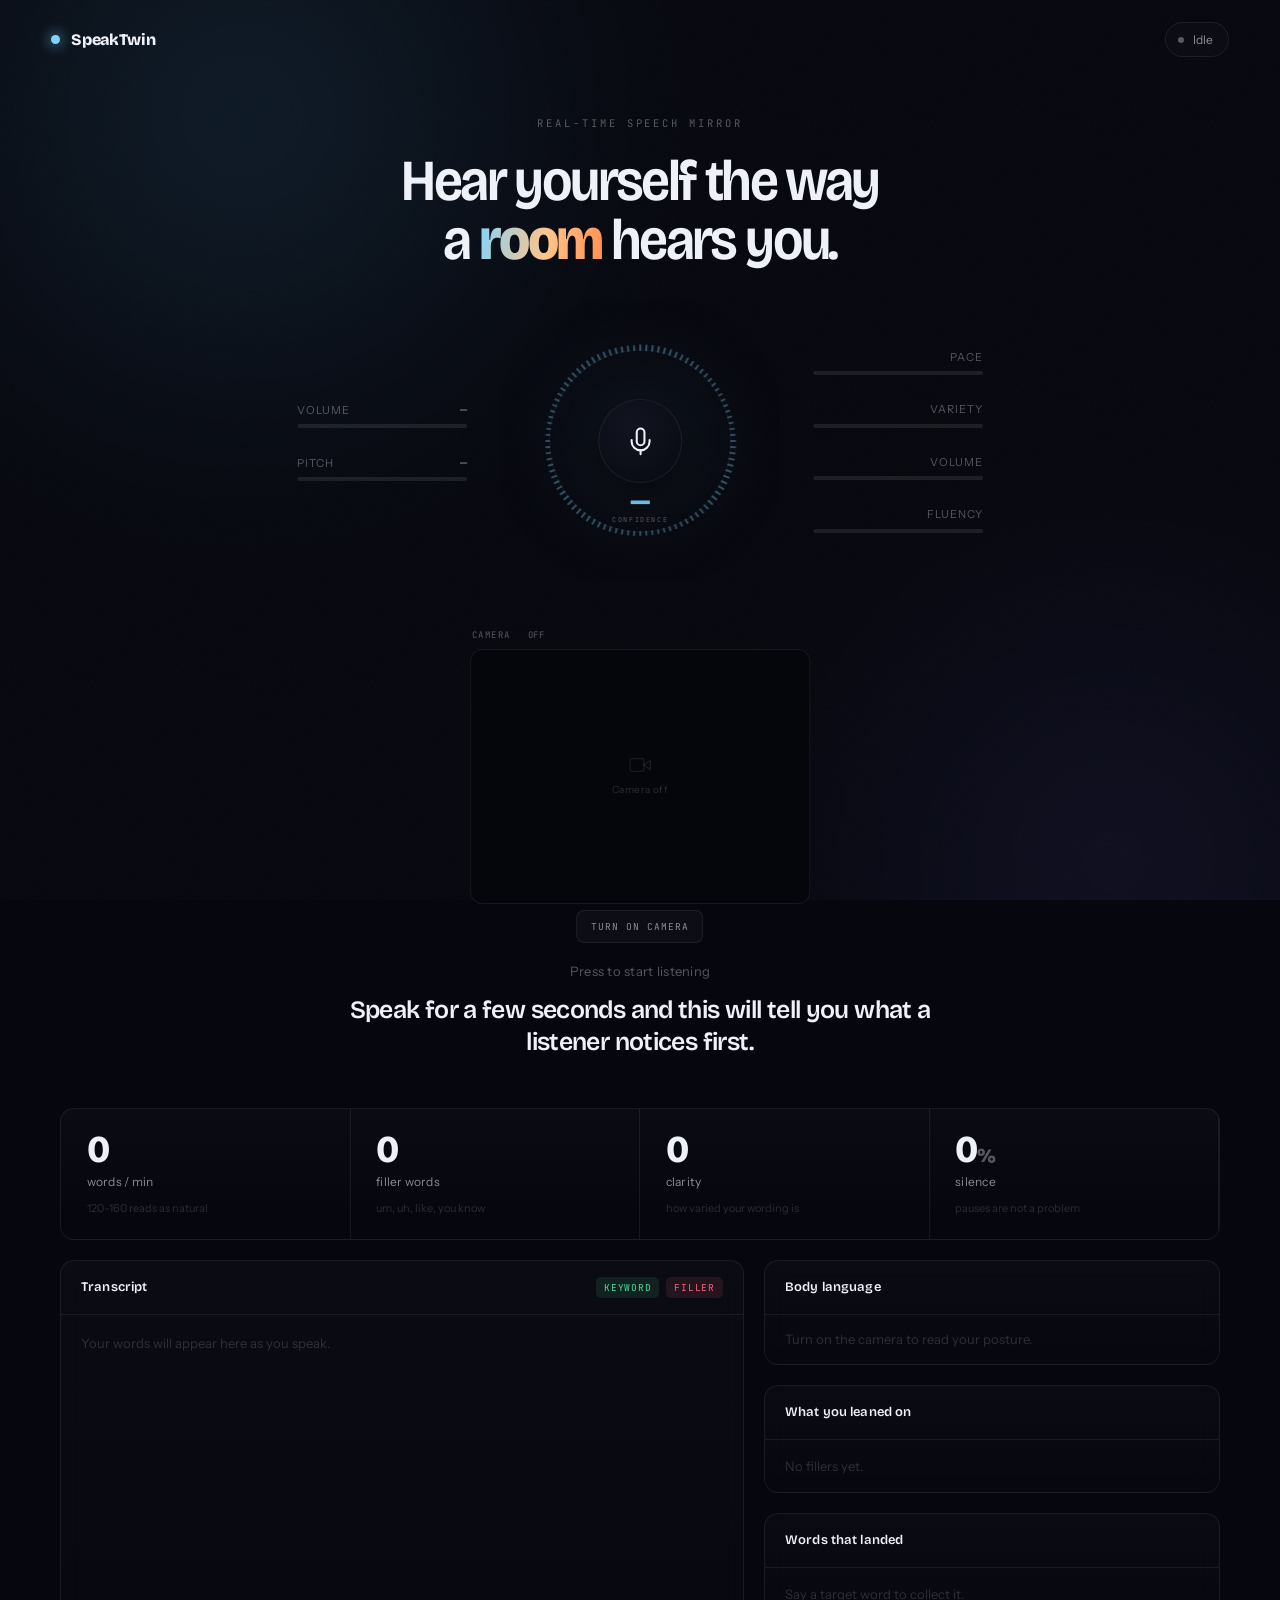
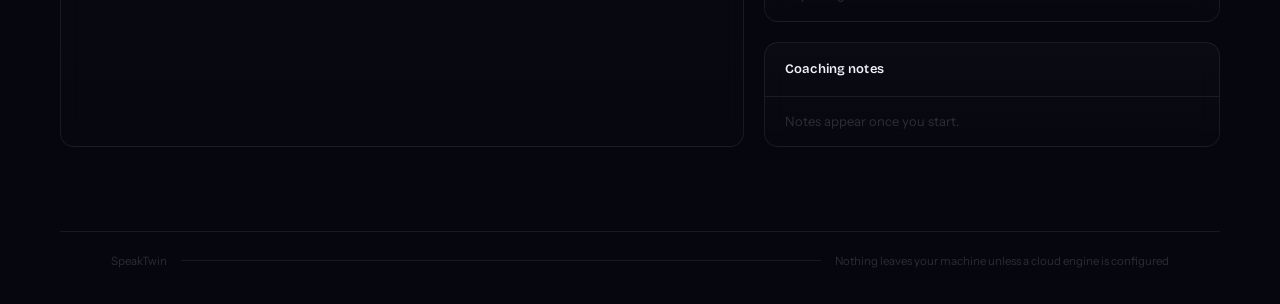
==== commit f01574a9: "Fix script-mode launch; remove mirror toolbar and broken zoom python backend/main.py died with Modul" ====
--- a/frontend/index.html
+++ b/frontend/index.html
@@ -9,7 +9,7 @@
 <link rel="preconnect" href="https://fonts.googleapis.com">
 <link rel="preconnect" href="https://fonts.gstatic.com" crossorigin>
 <link href="https://fonts.googleapis.com/css2?family=Bricolage+Grotesque:opsz,wdth,wght@12..96,75..100,400;12..96,75..100,600;12..96,75..100,800&family=Instrument+Sans:wght@400;500;600&family=JetBrains+Mono:wght@400;500;700&display=swap" rel="stylesheet">
-<link rel="stylesheet" href="style.css?v=8">
+<link rel="stylesheet" href="style.css?v=9">
 </head>
 <body>
 
@@ -101,43 +101,6 @@
             <span class="cam-rec-dot" id="cam-rec-dot" aria-hidden="true"></span>
             <span class="cam-state" id="cam-hint">Off</span>
             <span class="cam-res-tag" id="cam-res-tag" hidden>640p</span>
-          </div>
-          <div class="mirror-actions" id="mirror-actions">
-            <!-- Framing grid toggle -->
-            <button class="cam-icon-btn" id="cam-grid-btn" title="Framing Guide (G)" aria-label="Toggle framing guide" hidden>
-              <svg viewBox="0 0 24 24" fill="none" stroke="currentColor" stroke-width="1.6" stroke-linecap="round" stroke-linejoin="round">
-                <rect x="3" y="3" width="18" height="18" rx="2"/>
-                <line x1="3" y1="9" x2="21" y2="9"/>
-                <line x1="3" y1="15" x2="21" y2="15"/>
-                <line x1="9" y1="3" x2="9" y2="21"/>
-                <line x1="15" y1="3" x2="15" y2="21"/>
-              </svg>
-            </button>
-            <!-- Flip -->
-            <button class="cam-icon-btn" id="cam-flip-btn" title="Flip / Mirror (M)" aria-label="Flip video" hidden>
-              <svg viewBox="0 0 24 24" fill="none" stroke="currentColor" stroke-width="1.6" stroke-linecap="round" stroke-linejoin="round">
-                <polyline points="17 1 21 5 17 9"/>
-                <path d="M3 11V9a4 4 0 0 1 4-4h14"/>
-                <polyline points="7 23 3 19 7 15"/>
-                <path d="M21 13v2a4 4 0 0 1-4 4H3"/>
-              </svg>
-            </button>
-            <!-- Snapshot -->
-            <button class="cam-icon-btn" id="cam-snap-btn" title="Save Snapshot (S)" aria-label="Take snapshot" hidden>
-              <svg viewBox="0 0 24 24" fill="none" stroke="currentColor" stroke-width="1.6" stroke-linecap="round" stroke-linejoin="round">
-                <path d="M23 19a2 2 0 0 1-2 2H3a2 2 0 0 1-2-2V8a2 2 0 0 1 2-2h4l2-3h6l2 3h4a2 2 0 0 1 2 2z"/>
-                <circle cx="12" cy="13" r="4"/>
-              </svg>
-            </button>
-            <!-- Fullscreen toggle -->
-            <button class="cam-icon-btn" id="cam-fullscreen-btn" title="Fullscreen (F)" aria-label="Toggle fullscreen" hidden>
-              <svg viewBox="0 0 24 24" fill="none" stroke="currentColor" stroke-width="1.6" stroke-linecap="round" stroke-linejoin="round">
-                <path d="M8 3H5a2 2 0 0 0-2 2v3"/>
-                <path d="M21 8V5a2 2 0 0 0-2-2h-3"/>
-                <path d="M3 16v3a2 2 0 0 0 2 2h3"/>
-                <path d="M16 21h3a2 2 0 0 0 2-2v-3"/>
-              </svg>
-            </button>
           </div>
         </div>
 
@@ -206,20 +169,6 @@
             <input id="cam-contrast" class="cam-slider" type="range" min="50" max="200" value="100" step="5" aria-label="Contrast">
             <span class="cam-ctrl-val" id="cam-contrast-val">100%</span>
           </div>
-          <!-- Zoom -->
-          <div class="cam-ctrl-row">
-            <label class="cam-ctrl-label" for="cam-zoom">
-              <svg viewBox="0 0 24 24" fill="none" stroke="currentColor" stroke-width="1.5" stroke-linecap="round" stroke-linejoin="round" width="13" height="13">
-                <circle cx="11" cy="11" r="8"/>
-                <line x1="21" y1="21" x2="16.65" y2="16.65"/>
-                <line x1="11" y1="8" x2="11" y2="14"/>
-                <line x1="8" y1="11" x2="14" y2="11"/>
-              </svg>
-              Zoom
-            </label>
-            <input id="cam-zoom" class="cam-slider" type="range" min="100" max="300" value="100" step="10" aria-label="Zoom">
-            <span class="cam-ctrl-val" id="cam-zoom-val">1×</span>
-          </div>
 
           <!-- Bottom bar with Reset button -->
           <div class="cam-ctrl-footer">
@@ -347,7 +296,7 @@
 </footer>
 
 <script src="voiceprint.js?v=6"></script>
-<script src="pose.js?v=10"></script>
-<script src="app.js?v=7"></script>
+<script src="pose.js?v=11"></script>
+<script src="app.js?v=11"></script>
 </body>
 </html>
--- a/frontend/style.css
+++ b/frontend/style.css
@@ -813,44 +813,8 @@
 .mirror.on .cam-state { color: var(--ember-hi); }
 
 /* Action icon buttons row */
-.mirror-actions {
-  display: flex;
-  align-items: center;
-  gap: 3px;
-  flex-shrink: 0;
-}
-
-.cam-icon-btn {
-  display: grid;
-  place-items: center;
-  width: 26px;
-  height: 26px;
-  border-radius: 6px;
-  border: 1px solid var(--line);
-  background: rgba(255, 255, 255, 0.03);
-  color: var(--faint);
-  cursor: pointer;
-  transition: border-color 0.2s ease, color 0.2s ease, background 0.2s ease, transform 0.15s ease;
-  padding: 0;
-}
-.cam-icon-btn svg { width: 13px; height: 13px; }
-.cam-icon-btn:hover {
-  border-color: rgba(255, 255, 255, 0.22);
-  color: var(--bone);
-  background: rgba(255, 255, 255, 0.06);
-}
-.cam-icon-btn:active { transform: scale(0.9); }
-.cam-icon-btn.active {
-  border-color: var(--line-warm);
-  color: var(--ember-hi);
-  background: rgba(255, 143, 77, 0.1);
-}
+
 /* Snap flash feedback */
-.cam-icon-btn.snapping { animation: snap-flash 0.35s ease; }
-@keyframes snap-flash {
-  0%   { background: rgba(255, 255, 255, 0.55); color: #06070e; border-color: transparent; }
-  100% { background: rgba(255, 255, 255, 0.03); color: var(--faint); }
-}
 
 /* ── Mirror frame ── */
 .mirror-frame {
@@ -885,27 +849,11 @@
 /* Mirrored, because people expect to see themselves as in a mirror. */
 .mirror-frame video { transform: scaleX(-1); }
 /* When flipped class is on, un-mirror the video (natural orientation). */
-.mirror-frame.flipped video { transform: scaleX(1); }
 
 .mirror.on video { opacity: 0.6; }
 .mirror.on canvas { opacity: 1; }
 
 /* Fullscreen mode */
-.mirror-frame.is-fullscreen {
-  position: fixed;
-  inset: 0;
-  z-index: 999;
-  width: 100vw;
-  height: 100vh;
-  aspect-ratio: unset;
-  border-radius: 0;
-  border: none;
-  background: #000;
-}
-.mirror-frame.is-fullscreen video,
-.mirror-frame.is-fullscreen canvas {
-  object-fit: contain;
-}
 
 .mirror-off {
   display: grid;
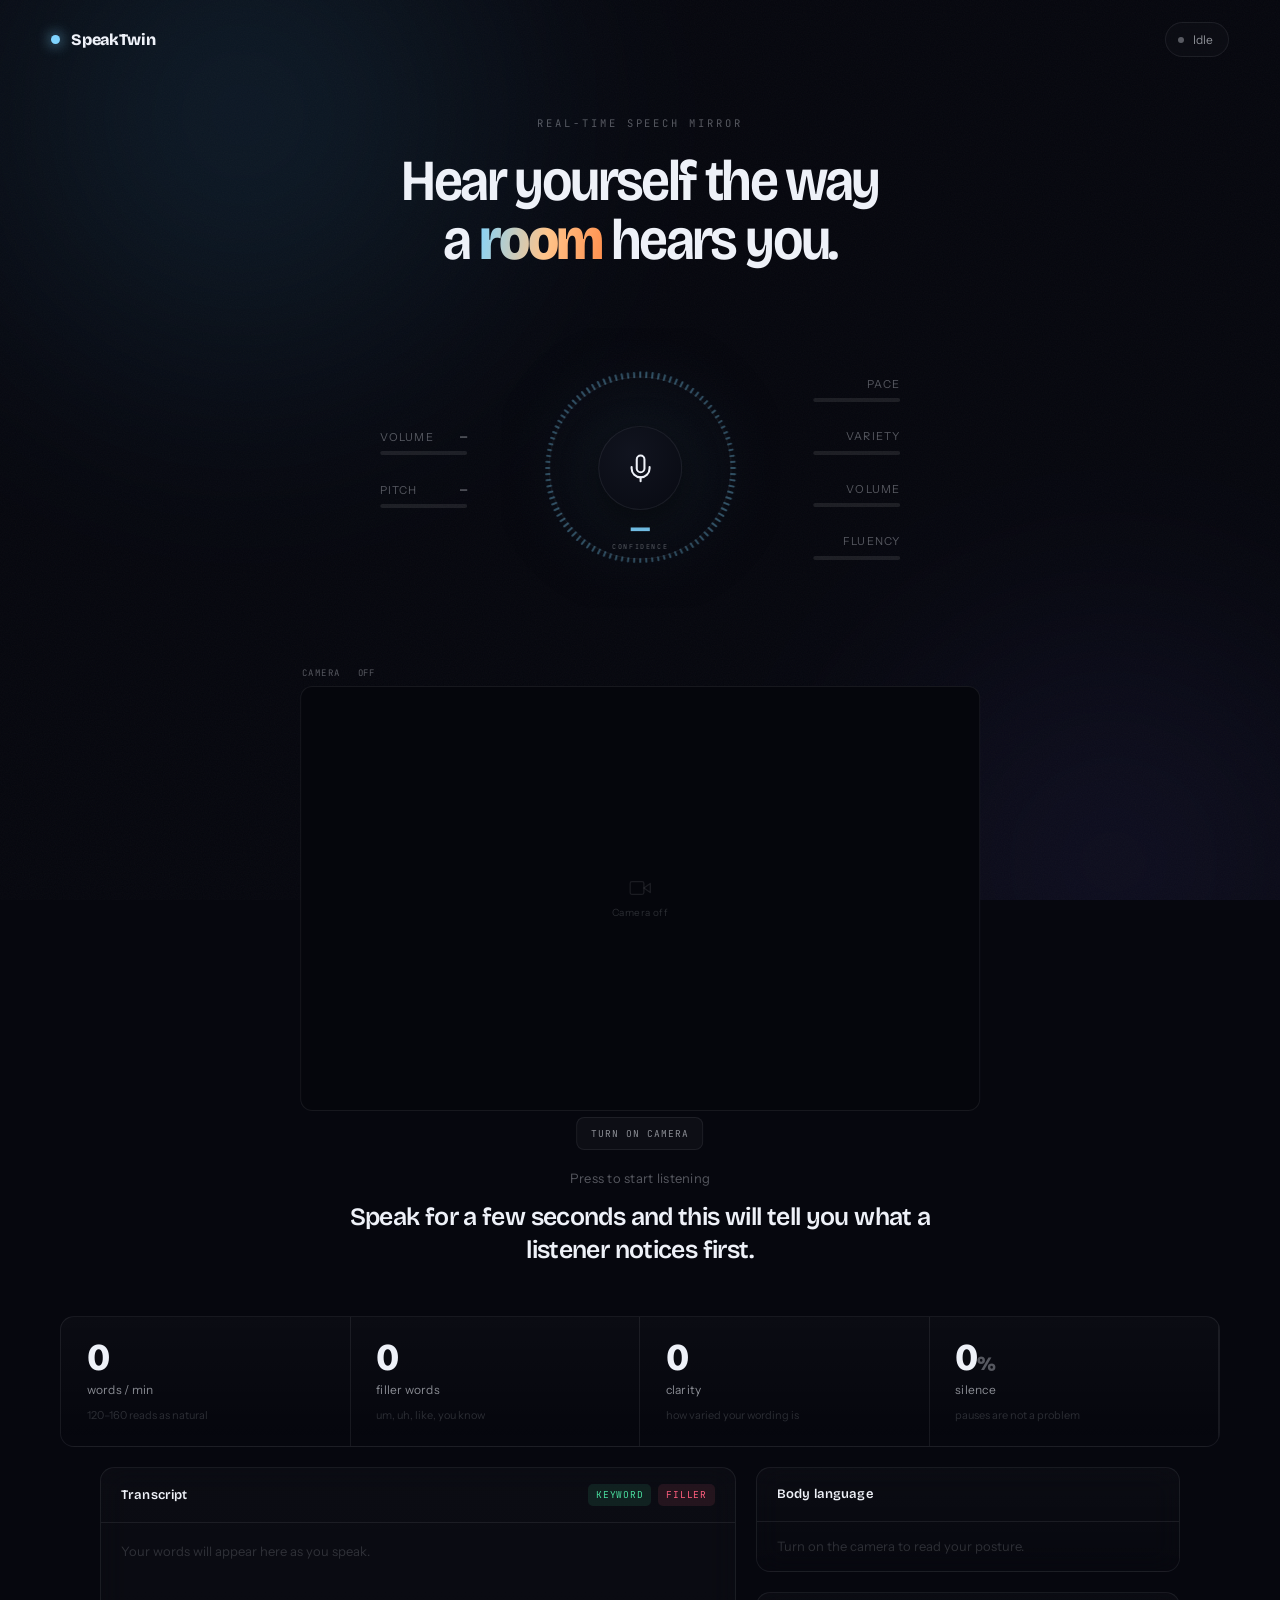
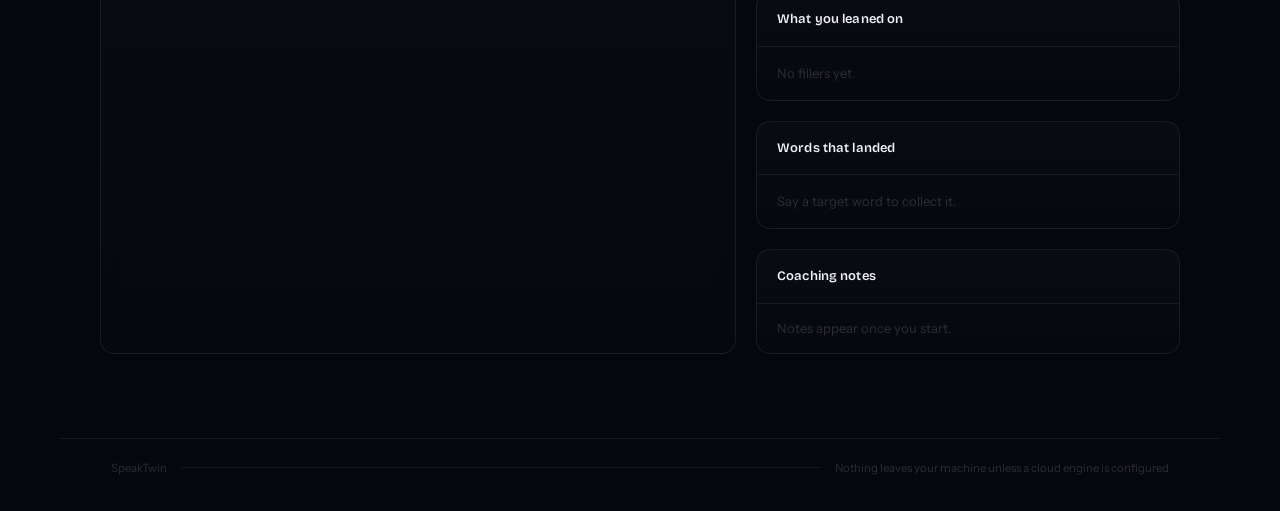
==== commit 827c8759: "Improve camera access and live coaching UX" ====
--- a/frontend/index.html
+++ b/frontend/index.html
@@ -9,7 +9,8 @@
 <link rel="preconnect" href="https://fonts.googleapis.com">
 <link rel="preconnect" href="https://fonts.gstatic.com" crossorigin>
 <link href="https://fonts.googleapis.com/css2?family=Bricolage+Grotesque:opsz,wdth,wght@12..96,75..100,400;12..96,75..100,600;12..96,75..100,800&family=Instrument+Sans:wght@400;500;600&family=JetBrains+Mono:wght@400;500;700&display=swap" rel="stylesheet">
-<link rel="stylesheet" href="style.css?v=9">
+<link rel="icon" href="favicon.svg" type="image/svg+xml">
+<link rel="stylesheet" href="style.css?v=12">
 </head>
 <body>
 
@@ -296,7 +297,7 @@
 </footer>
 
 <script src="voiceprint.js?v=6"></script>
-<script src="pose.js?v=11"></script>
-<script src="app.js?v=11"></script>
+<script src="pose.js?v=12"></script>
+<script src="app.js?v=12"></script>
 </body>
 </html>
--- a/frontend/style.css
+++ b/frontend/style.css
@@ -508,7 +508,7 @@
 
 /* ───────────────── Words ───────────────── */
 .lower {
-  max-width: 1160px;
+  max-width: 1080px;
   margin: 20px auto 0;
   display: grid;
   grid-template-columns: 1.5fr 1fr;
@@ -733,9 +733,9 @@
    optically centred. */
 .rig {
   display: grid;
-  grid-template-columns: minmax(0, 1fr) auto minmax(0, 1fr);
+  grid-template-columns: minmax(0, 0.35fr) minmax(340px, 0.82fr) minmax(520px, 1.75fr);
   align-items: start;
-  gap: clamp(14px, 2vw, 30px);
+  gap: clamp(20px, 2.8vw, 44px);
   width: min(1380px, 100vw - 2 * clamp(20px, 4vw, 56px));
   position: relative;
   left: 50%;
@@ -744,13 +744,21 @@
 
 .rig-spacer { min-width: 0; }
 .rig > .console { grid-column: 2; }
+
+/* The video is the mirror's primary instrument. Supporting meters stay
+   compact so the speaker can keep their face and posture in view. */
+.rig > .console {
+  width: min(100%, 520px);
+  max-width: 520px;
+  padding-top: clamp(18px, 3vh, 34px);
+}
 
 .mirror {
   grid-column: 3;
   justify-self: end;
   align-self: start;
   margin-top: clamp(0px, 2.5vh, 22px);
-  width: min(300px, 100%);
+  width: min(680px, 100%);
   display: grid;
   gap: 6px;
   justify-items: stretch;
@@ -820,7 +828,7 @@
 .mirror-frame {
   position: relative;
   width: 100%;
-  aspect-ratio: 4 / 3;
+  aspect-ratio: 16 / 10;
   border-radius: 12px;
   overflow: hidden;
   background: #05060c;
@@ -1241,7 +1249,7 @@
   .mirror {
     grid-column: 1;
     justify-self: center;
-    width: min(340px, 80vw);
+    width: min(680px, 92vw);
     margin: 22px 0 0;
   }
 }
